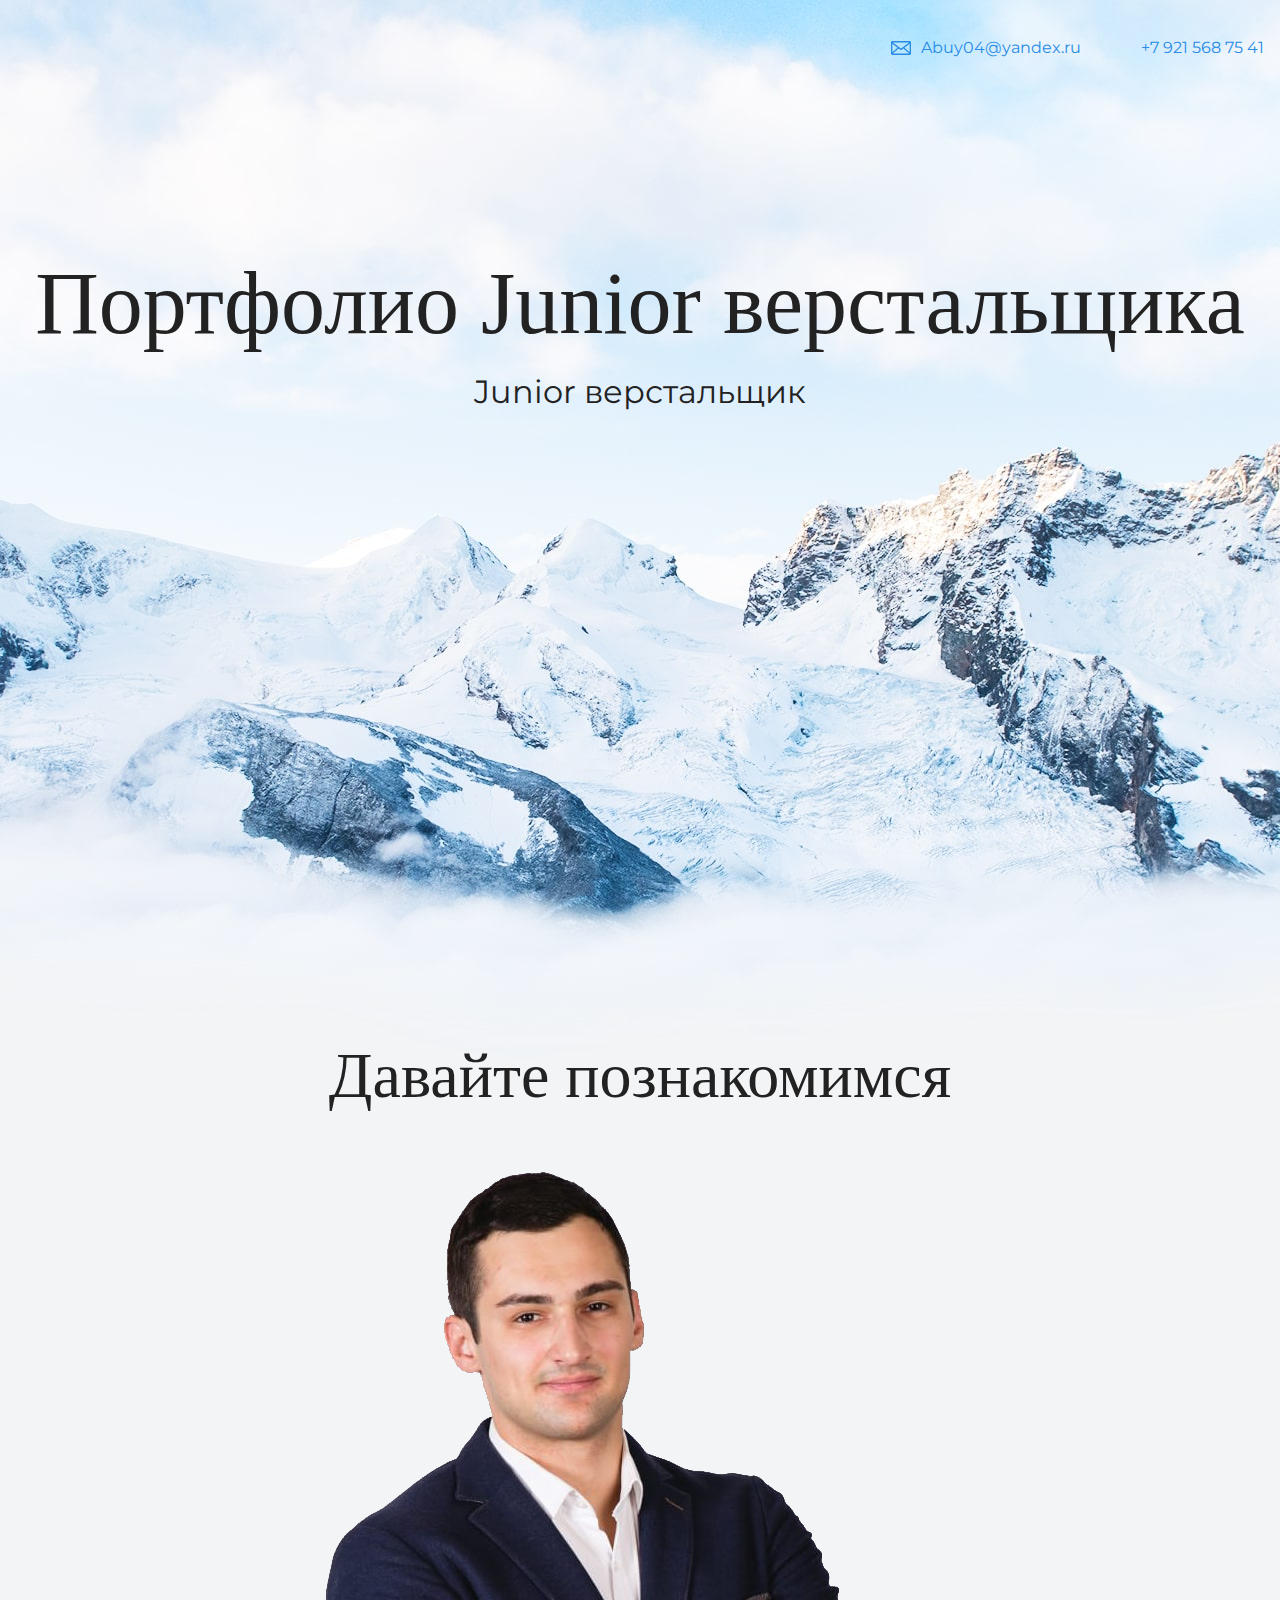
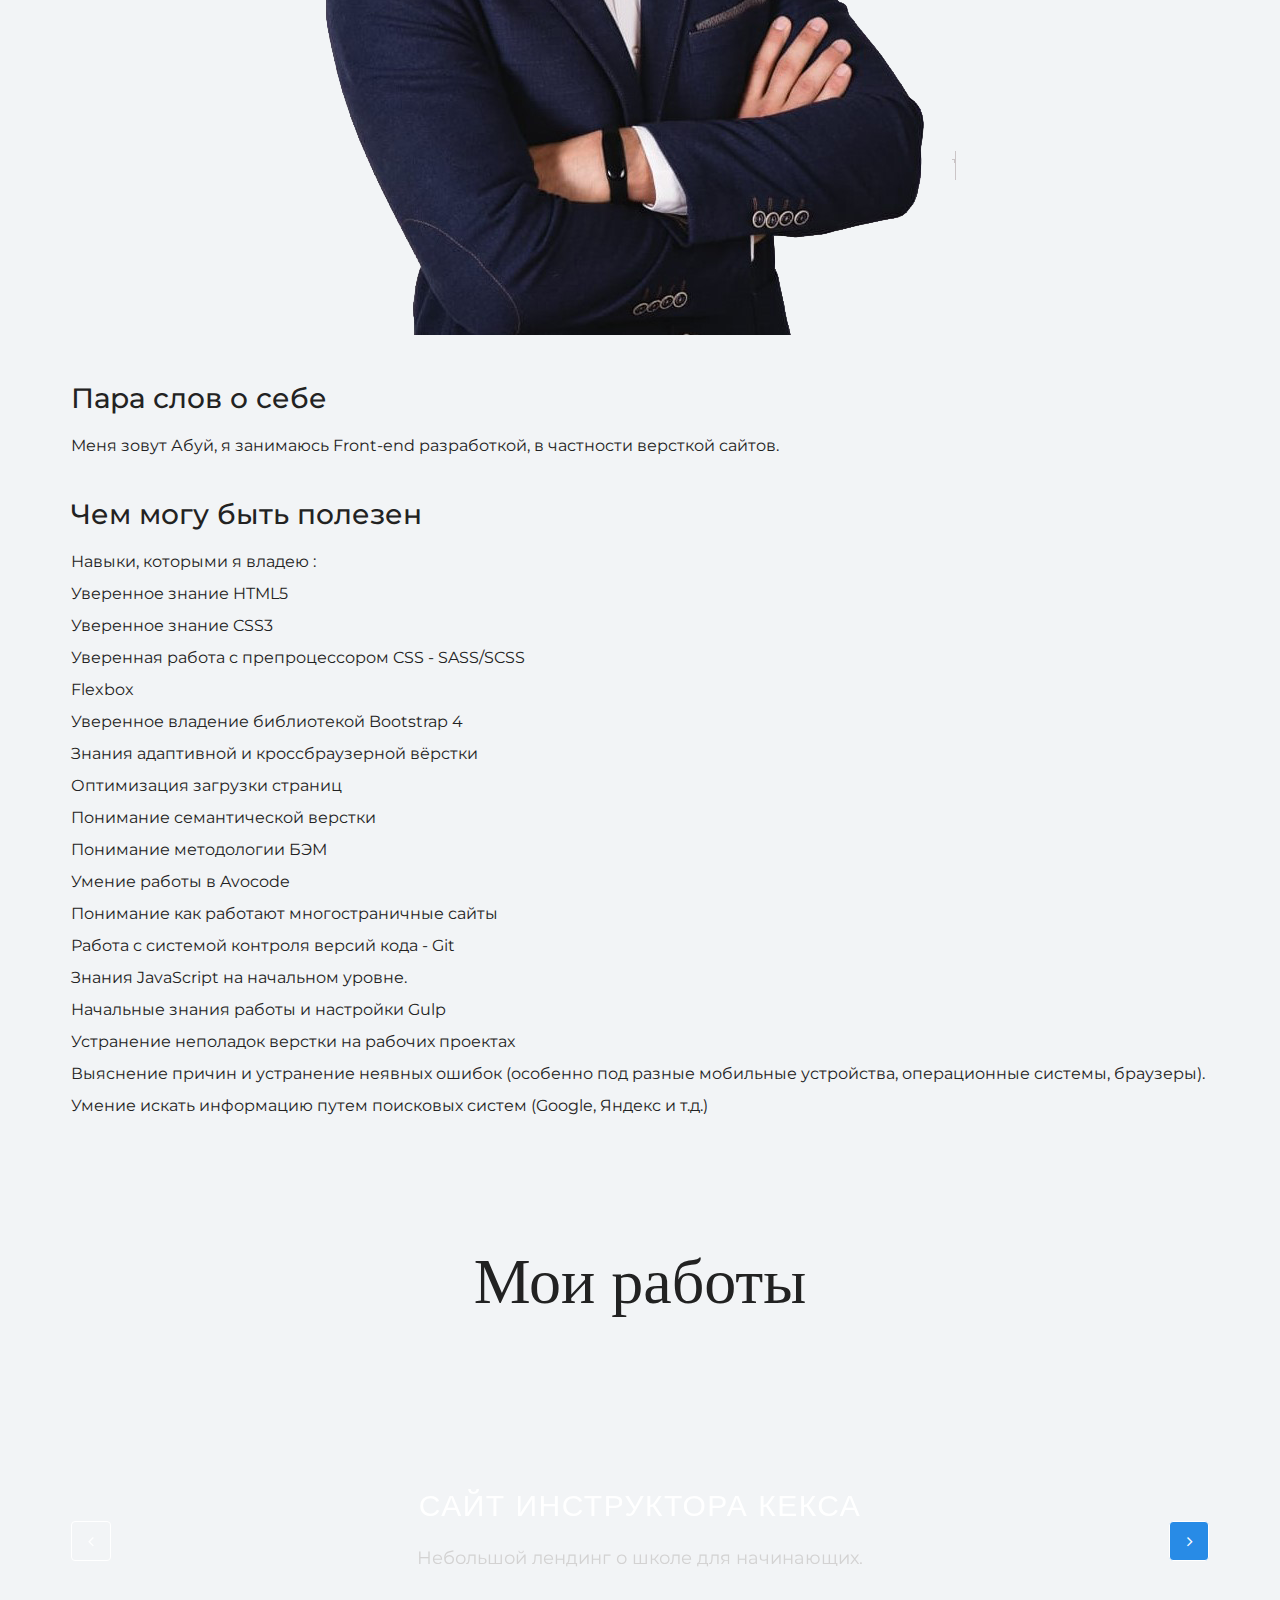
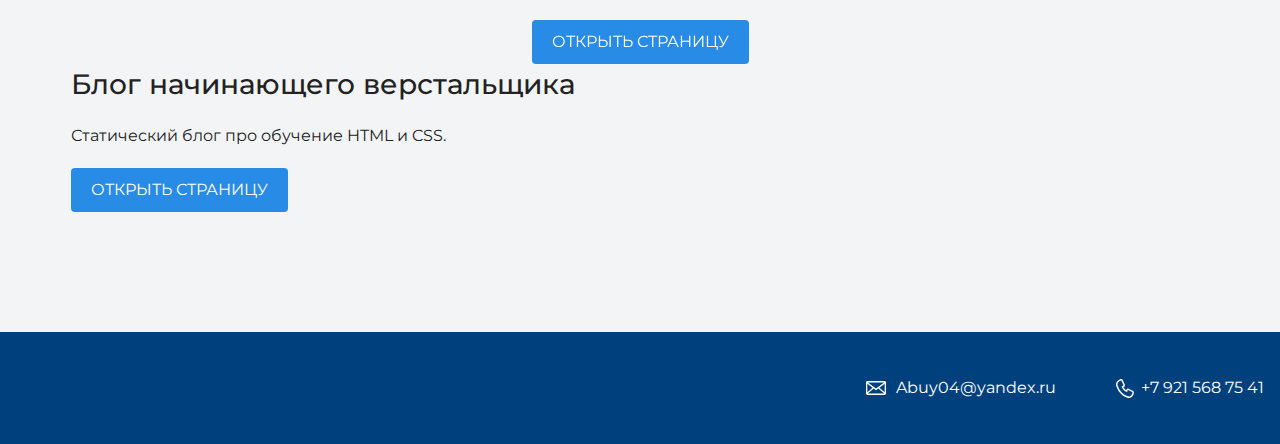
==== index.html @ 689f8caf "as" ====
<!DOCTYPE html>
<html lang="ru">
  <head>
    <meta charset="UTF-8">
    <link href="https://fonts.googleapis.com/css?family=Montserrat:400,500,700|Old+Standard+TT&display=swap&subset=cyrillic" rel="stylesheet">
    <link rel="stylesheet" href="css/normalize.css">
  <link rel="stylesheet" href="css/fonts.css">
  <link rel="stylesheet" href="css/slick.css">
  <link rel="stylesheet" href="css/jquery.formstyler.css">
  <link rel="stylesheet" href="style.css">
    <title>Портфолио Junior верстальщика</title>
  </head>

  <body>
    <header class="page-header">
  <div class="container">
    <a class="header-email" href="mailto:Abuy004@yandex.ru">Abuy04@yandex.ru</a>
    <a ckass="header-phone" href="tel:+79215687541">+7 921 568 75 41</a>
  </div>
</header>

    <section class="hero-image">
      <div class="container">
      <h1 class="heading">Портфолио Junior верстальщика</h1>
      <p>Junior верстальщик</p>
    </div>
    </section>

    <section class="intro">
      <div class="container">
      <h2 class="subheading">Давайте познакомимся</h2>
      <figure class="user-image">
        <img src="files/abuy.png"  alt="Фотография Неопознанного Енота">
      </figure>
      <h3>Пара слов о себе</h3>
      <p>Меня зовут Абуй, я занимаюсь Front-end разработкой, в частности версткой сайтов.</p>
      <h3>Чем могу быть полезен</h3>
      <ul>
        Навыки, которыми я владею :
        <li>Уверенное знание HTML5</li>
        <li>Уверенное знание CSS3</li>
        <li>Уверенная работа с препроцессором CSS - SASS/SCSS</li>
        <li>Flexbox</li>
        <li>Уверенное владение библиотекой Bootstrap 4</li>
        <li>Знания адаптивной и кроссбраузерной вёрстки</li>
        <li>Оптимизация загрузки страниц</li>
        <li>Понимание семантической верстки</li>
        <li>Понимание методологии БЭМ</li>
        <li>Умение работы в Avocode</li>
        <li>Понимание как работают многостраничные сайты</li>
        <li>Работа с системой контроля версий кода - Git</li>
        <li>Знания JavaScript на начальном уровне.</li>
        <li>Начальные знания работы и настройки Gulp</li>
        <li>Устранение неполадок верстки на рабочих проектах</li>
        <li>Выяснение причин и устранение неявных ошибок (особенно под разные мобильные устройства, операционные системы, браузеры).</li>
        <li>Умение искать информацию путем поисковых систем (Google, Яндекс и т.д.)</li>
      </ul>
    </div>
    </section>

    <section class="portfolio">
      <div class="container">
      <h2 class="subheading">Мои работы</h2>
        <div class="slider__inner">
        <div class="slider__item">
          <div class="slider__item-content">
            <div class="slider__title">
              Сайт инструктора Кекса
            </div>
            <div class="slider__text">
              Небольшой лендинг о школе для начинающих.
            </div>
           <a target="_blank" class="button" href="source/project/index.html">Открыть страницу</a>
          </div>
        </div>
         <div class="slider__item">
          <div class="slider__item-content">
            <div class="slider__title">
              LOGOTYPE
            </div>
            <div class="slider__text">
              КОМПЛЕКСНОЕ ЗАКРЫТИЕ ПРЕДПРИЯТИЯ
            </div>
          <a target="_blank" class="button" href="source/new/index.html">Открыть страницу</a>
          </div>
        </div>
             <div class="slider__item">
          <div class="slider__item-content">
            <div class="slider__title">
              Timber House
            </div>
            <div class="slider__text">
              Дома из бруса под ключ
            </div>
           <a target="_blank" class="button" href="source/timber house/index.html">Открыть страницу</a>
          </div>
        </div>
      </div>
      <h3>Блог начинающего верстальщика</h3>
      <p>Статический блог про обучение HTML и CSS.</p>
      <a target="_blank" class="button" href="project/index.html">Открыть страницу</a>
    </div>
    </section>

    <footer class="page-footer">
  <div class="container">
    <a class="footer-email" href="mailto:Abuy004@yandex.ru">Abuy04@yandex.ru</a>
    <a class="footer-phone" href="tel:+79215687541">+7 921 568 75 41</a>
  </div>
</footer>


<script src="https://ajax.googleapis.com/ajax/libs/jquery/3.3.1/jquery.min.js"></script>
<script src="js/slick.min.js"></script>
<script src="js/jquery.formstyler.min.js"></script>
<script src="js/main.js"></script>

  </body>
</html>
---- css/fonts.css ----
@font-face {
  font-family: 'icomoon';
  src:  url('../fonts/icomoon.eot?wfq3mh');
  src:  url('../fonts/icomoon.eot?wfq3mh#iefix') format('embedded-opentype'),
    url('../fonts/icomoon.ttf?wfq3mh') format('truetype'),
    url('../fonts/icomoon.woff?wfq3mh') format('woff'),
    url('../fonts/icomoon.svg?wfq3mh#icomoon') format('svg');
  font-weight: normal;
  font-style: normal;
  font-display: block;
}

[class^="icon-"], [class*=" icon-"] {
  /* use !important to prevent issues with browser extensions that change fonts */
  font-family: 'icomoon' !important;
  speak: never;
  font-style: normal;
  font-weight: normal;
  font-variant: normal;
  text-transform: none;
  line-height: 1;

  /* Better Font Rendering =========== */
  -webkit-font-smoothing: antialiased;
  -moz-osx-font-smoothing: grayscale;
}

.icon-envelope-o:before {
  content: "\f003";
}
.icon-check:before {
  content: "\f00c";
}
.icon-map-marker:before {
  content: "\f041";
}
.icon-phone:before {
  content: "\f095";
}
.icon-briefcase:before {
  content: "\f0b1";
}
.icon-bars:before {
  content: "\f0c9";
}
.icon-navicon:before {
  content: "\f0c9";
}
.icon-reorder:before {
  content: "\f0c9";
}
.icon-angle-left:before {
  content: "\f104";
}
.icon-angle-right:before {
  content: "\f105";
}
.icon-quote-right:before {
  content: "\f10e";
}
---- style.css ----
*{
  box-sizing: border-box;
}
a{
  text-decoration: none;
  display: inline-block;
}
ul,
li{
  list-style: none;
  margin: 0;
  padding: 0;
}
body {
  margin: 0;
  min-width: 960px;
  font-family: "Montserrat", "Helvetica", "Arial", sans-serif;
  font-size: 16px;
  line-height: 32px;
  color: #222222;
  background-color: #f2f4f6;
  background-image: url("img/hero-bg.jpg");
  background-repeat: no-repeat;
  background-position: top center;
}

.container{
  max-width: 1170px;
  margin: 0 auto;
  padding: 0 16px; 
}

.page-header {
  margin: 0 0 160px;
  padding: 32px 0 32px;
}

.page-header .container,
.page-footer .container {
  max-width: 1408px;
  text-align: right;
}

.page-header a {
  margin-left: 56px;
  color: #288be6;
  text-decoration: none;
  background-repeat: no-repeat;
  background-position: left;
}

.header-email {
  padding-left: 30px;
  background-image: url("img/icon-email-header.svg");
}

.header-phone {
  padding-left: 25px;
  background-image: url("img/icon-phone-header.svg");
}

.hero-image {
  margin-bottom: 620px;
}

.hero-image .container {
  max-width: 1408px;
  text-align: center;
}

.heading {
  margin: 0 0 16px;
  font-family: "Old Standard TT", "Times", "Times New Roman", serif;
  font-size: 88px;
  line-height: 96px;
  font-weight: 400;
}

.hero-image p {
  margin: 0;
  font-size: 32px;
  line-height: 48px;
}

.intro {
  margin: 0 0 120px;
}

.subheading {
  margin: 0 0 56px;
  font-family: "Old Standard TT", "Times", "Times New Roman", serif;
  font-size: 64px;
  line-height: 80px;
  font-weight: 400;
  text-align: center;
}


.user-image {
  margin: 0 0 32px;
  text-align: center;
}

.intro h3,
.portfolio h3 {
  margin: 0 0 12px;
  font-size: 28px;
  line-height: 40px;
  font-weight: 500;
}

.intro p {
  margin: 0 0 32px;
}

.skills-list {
  margin: 0;
  padding: 0;
}

.skills-list dt {
  padding-left: 32px;
  background-repeat: no-repeat;
  background-position: left;
}

.skill-html {
  background-image: url("img/icon-html.svg");
}

.skill-css {
  background-image: url("img/icon-css.svg");
}

.level {
  margin: 4px 0 16px;
  padding: 0;
  height: 14px;
  font-size: 0;
  background-color: #ffffff;
  border: 1px solid #86c3fa;
  border-radius: 8px;
}

.level div {
  margin: 1px;
  height: 12px;
  background-color: #288be6;
  border-radius: 6px;
}

.portfolio {
  margin: 0 0 120px;
}

.slider__item-content{
  text-align: center;
  padding-top: 110px;
  max-width: 665px;
  margin: 0 auto;
}
.slider__title{
  text-transform: uppercase;
  font-size: 30px;
  line-height: 36px;
  color: #fff;
  font-weight: 500;
  letter-spacing: 1.5px;
  margin-bottom: 22px;
  font-family: 'Roboto', sans-serif;
}
.slider__text{
  line-height: 24px;
  font-size: 18px;
  color: #d3d2d2;
  margin-bottom: 50px;  
}
.default-btn{
  display: inline-block;
  font-size: 14px;
  line-height: 24px;
  color: black;
  font-weight: 500;
  font-family: 'Roboto', sans-serif;
  padding: 8px 30px 8px 24px;
  border: 1px solid #ffc222;
  border-right-width: 20px;
  position: relative;
  z-index: 2;
  outline: none;
}
.default-btn:after{
  content: "\f105";
  font-family: 'icomoon';
  position: absolute;
  top: 50%;
  transform: translateY(-50%);
  right: -12px;
}
.slider__inner{
  background-repeat: no-repeat;
  background-size: cover;
  background-position: center;
  min-height: 200px;
  position:relative;
  background-image:url(../my-site/source/new/img/slider-fon.jpg);
}
.slick-btn{
  position: absolute;
  top: 50%;
  z-index: 3;
  width: 40px;
  height: 40px;
  border: 1px solid #fff;

  cursor: pointer;
  outline: none;
  background-color: #288be6;
    border-radius: 4px;
}
.slick-btn.slick-disabled{
  cursor: default;
  background-color: transparent;
}
.slick-btn:before{
  position: absolute;
  top: 50%;
  left: 50%;
  transform: translate(-50%, -50%);
  font-family: 'icomoon';
  color: #fff;
}
.slick-next:before{
  content: "\f105";
}
.slick-prev:before{
  content: "\f104";
}
.slick-next{
  right: 0;
}
.slick-prev{
  left: 0;
}

.button {
  padding: 6px 20px;
  display: inline-block;
  vertical-align: baseline;
  text-decoration: none;
  text-transform: uppercase;
  border-radius: 4px;
  background-color: #288be6;
  color: #ffffff;
}

.page-footer {
  padding: 40px 0;
  background-color: #00417d;
  color: #ffffff;
}

.page-footer a {
  margin-left: 56px;
  color: inherit;
  text-decoration: none;
  background-repeat: no-repeat;
  background-position: left;
}

.footer-email {
  padding-left: 30px;
  background-image: url("img/icon-email-footer.svg");
}

.footer-phone {
  padding-left: 25px;
  background-image: url("img/icon-phone-footer.svg");
}
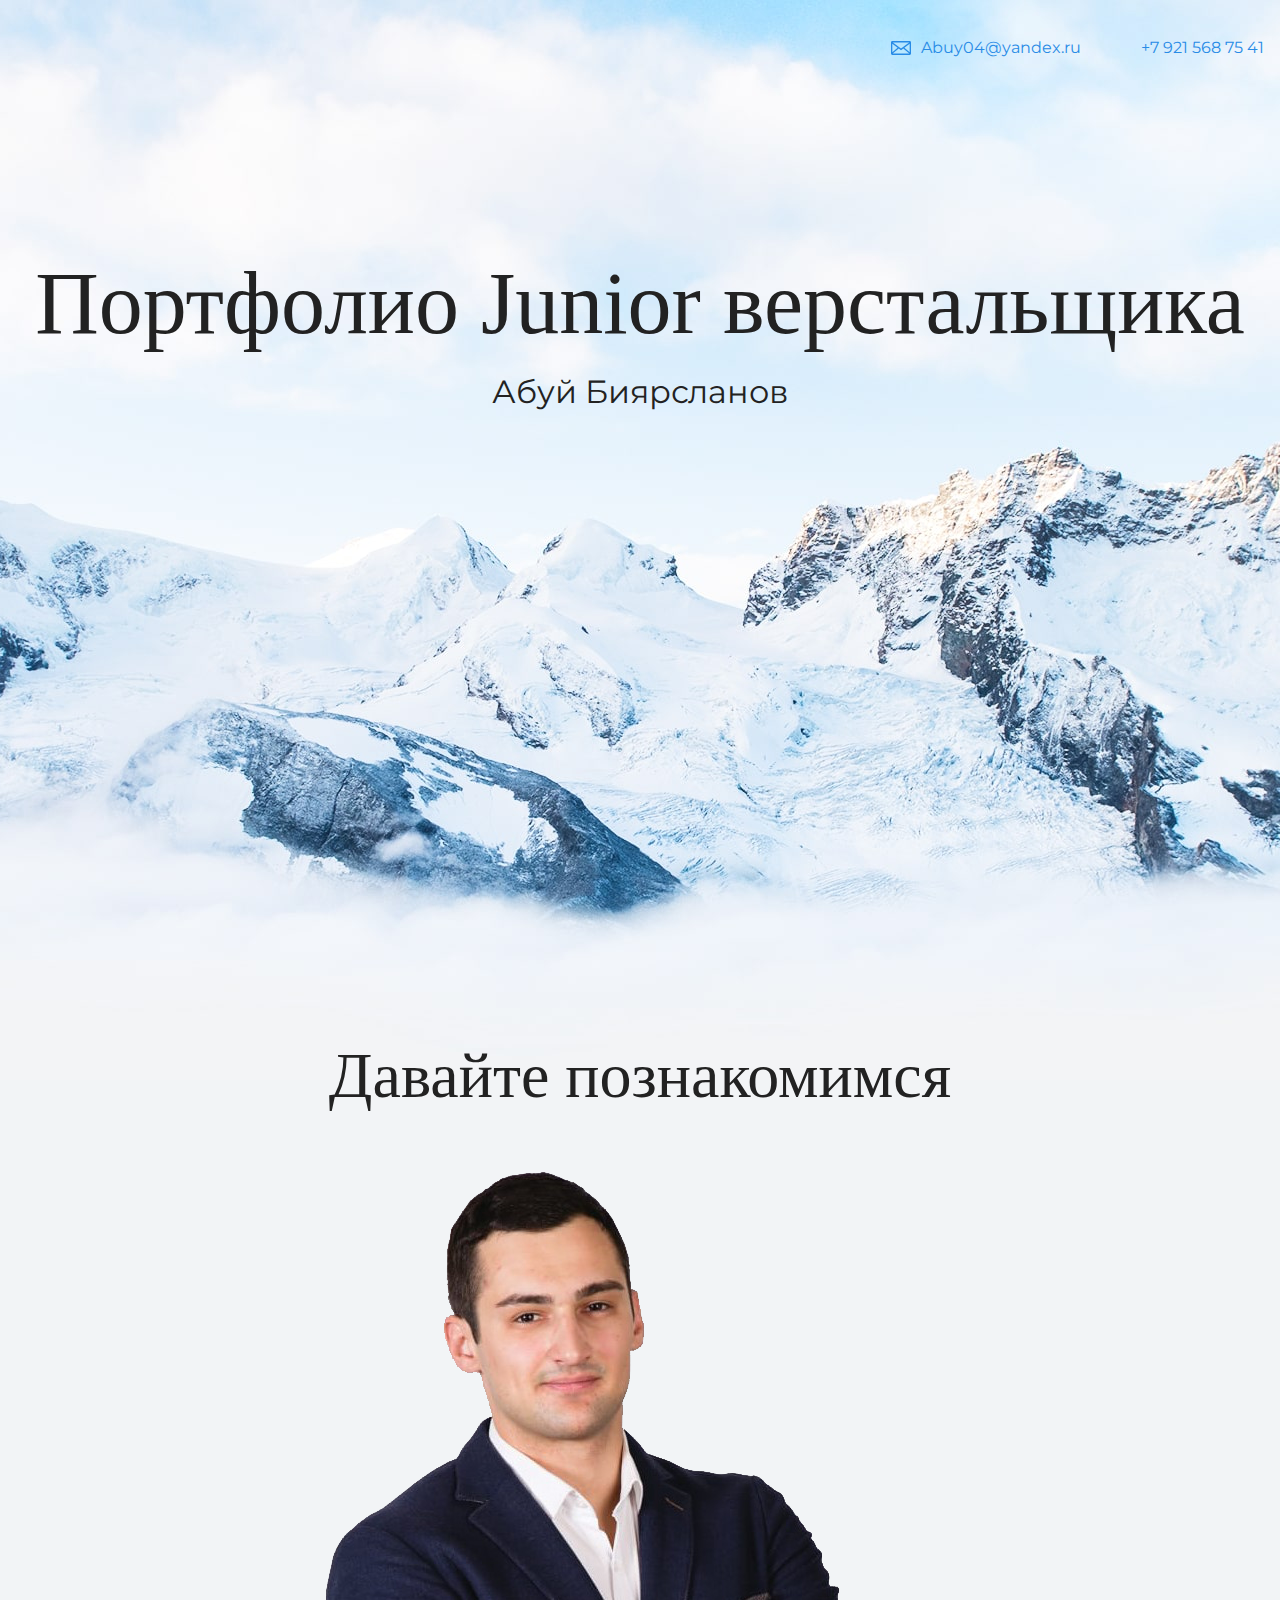
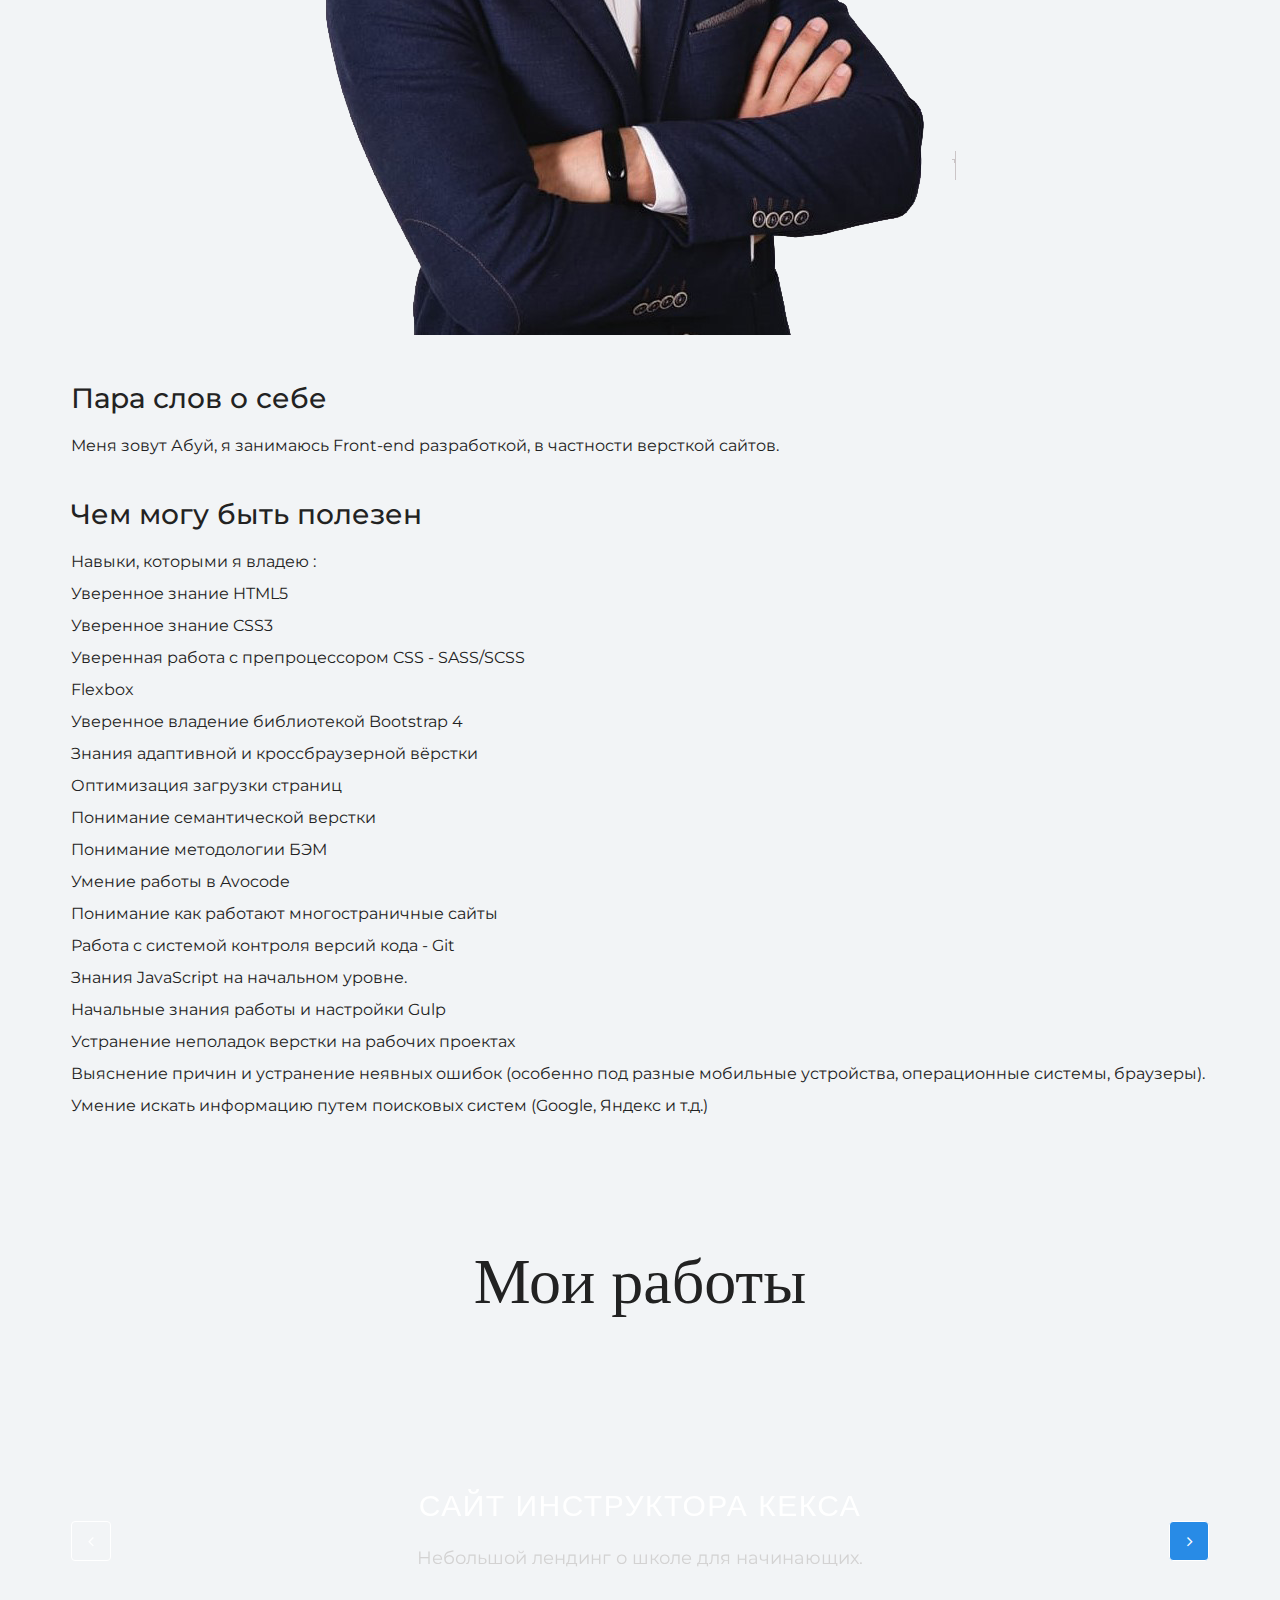
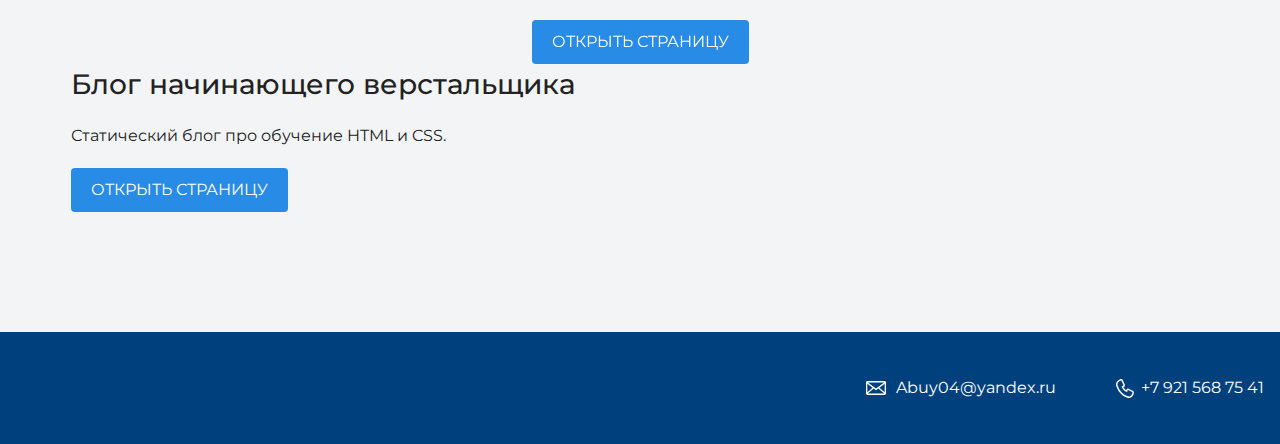
==== commit 8c2cb73c: "1" ====
--- a/index.html
+++ b/index.html
@@ -22,7 +22,7 @@
     <section class="hero-image">
       <div class="container">
       <h1 class="heading">Портфолио Junior верстальщика</h1>
-      <p>Junior верстальщик</p>
+      <p>Абуй Биярсланов</p>
     </div>
     </section>
 
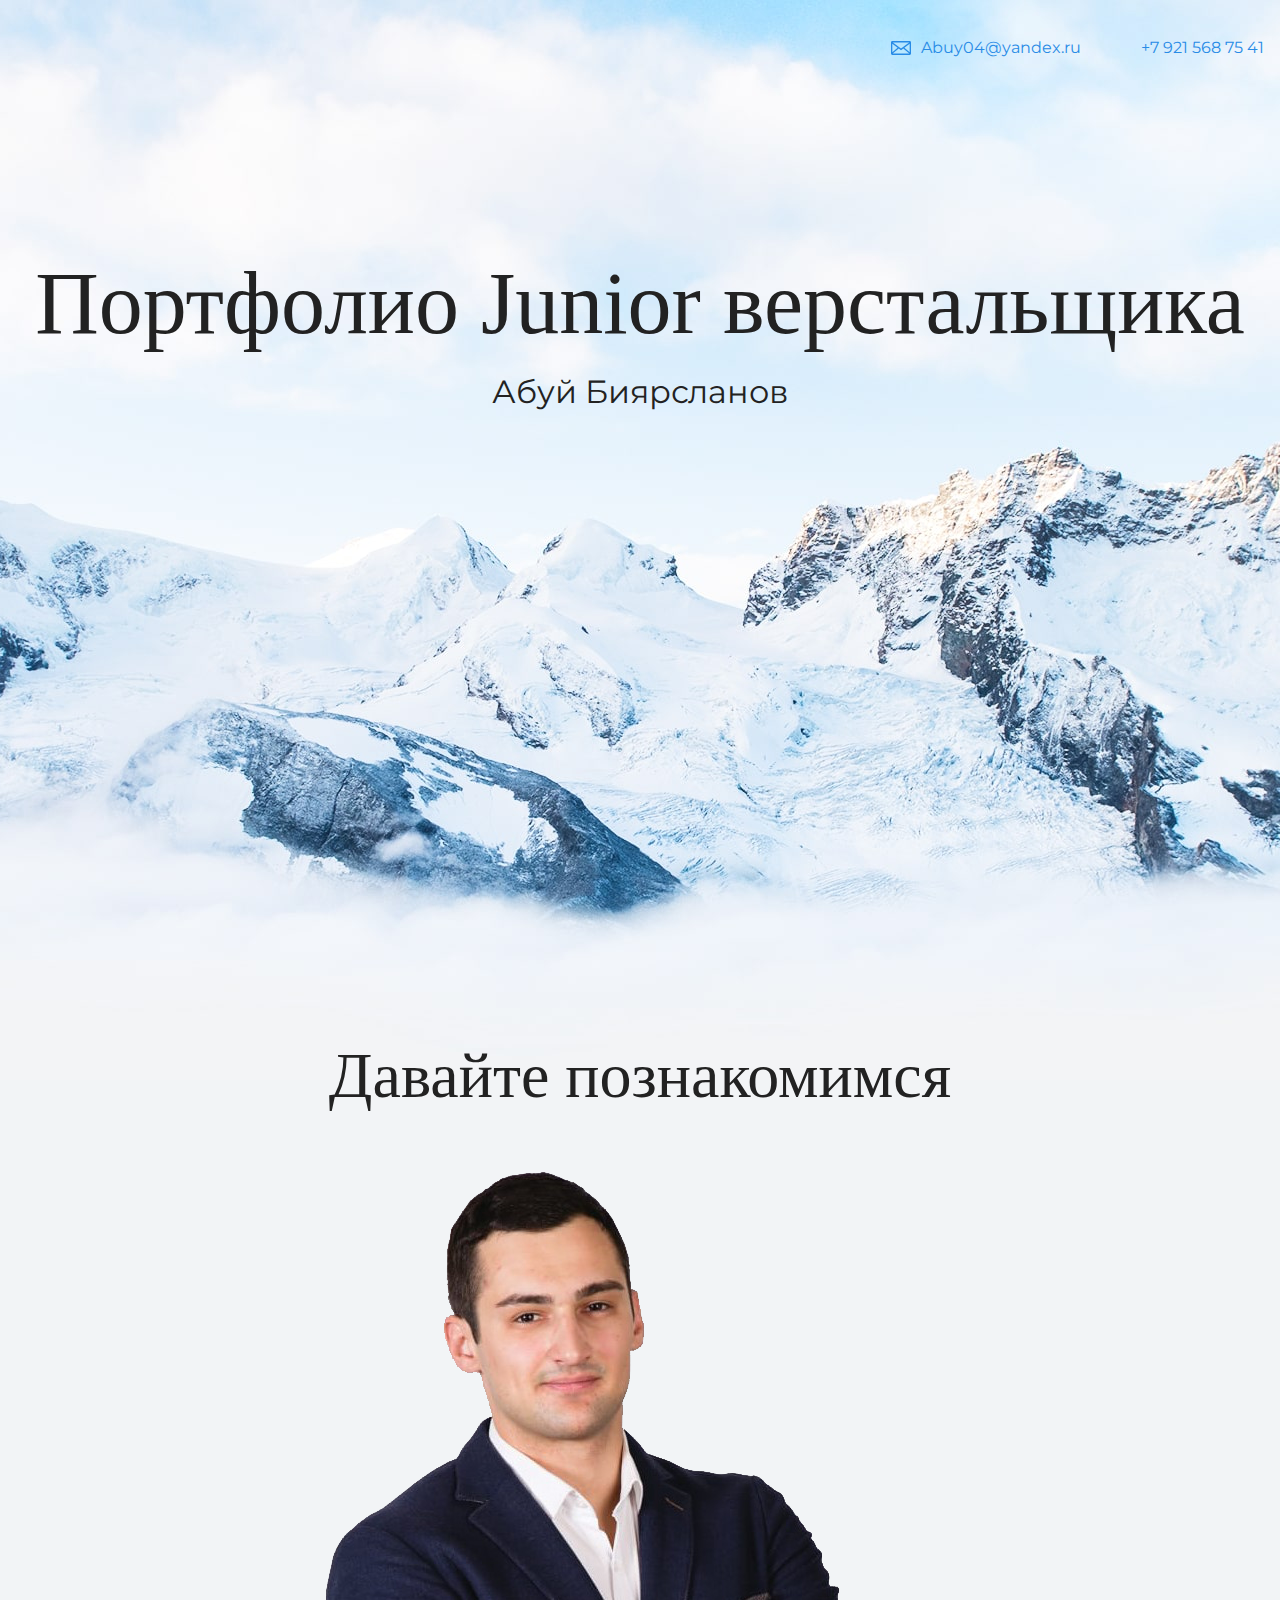
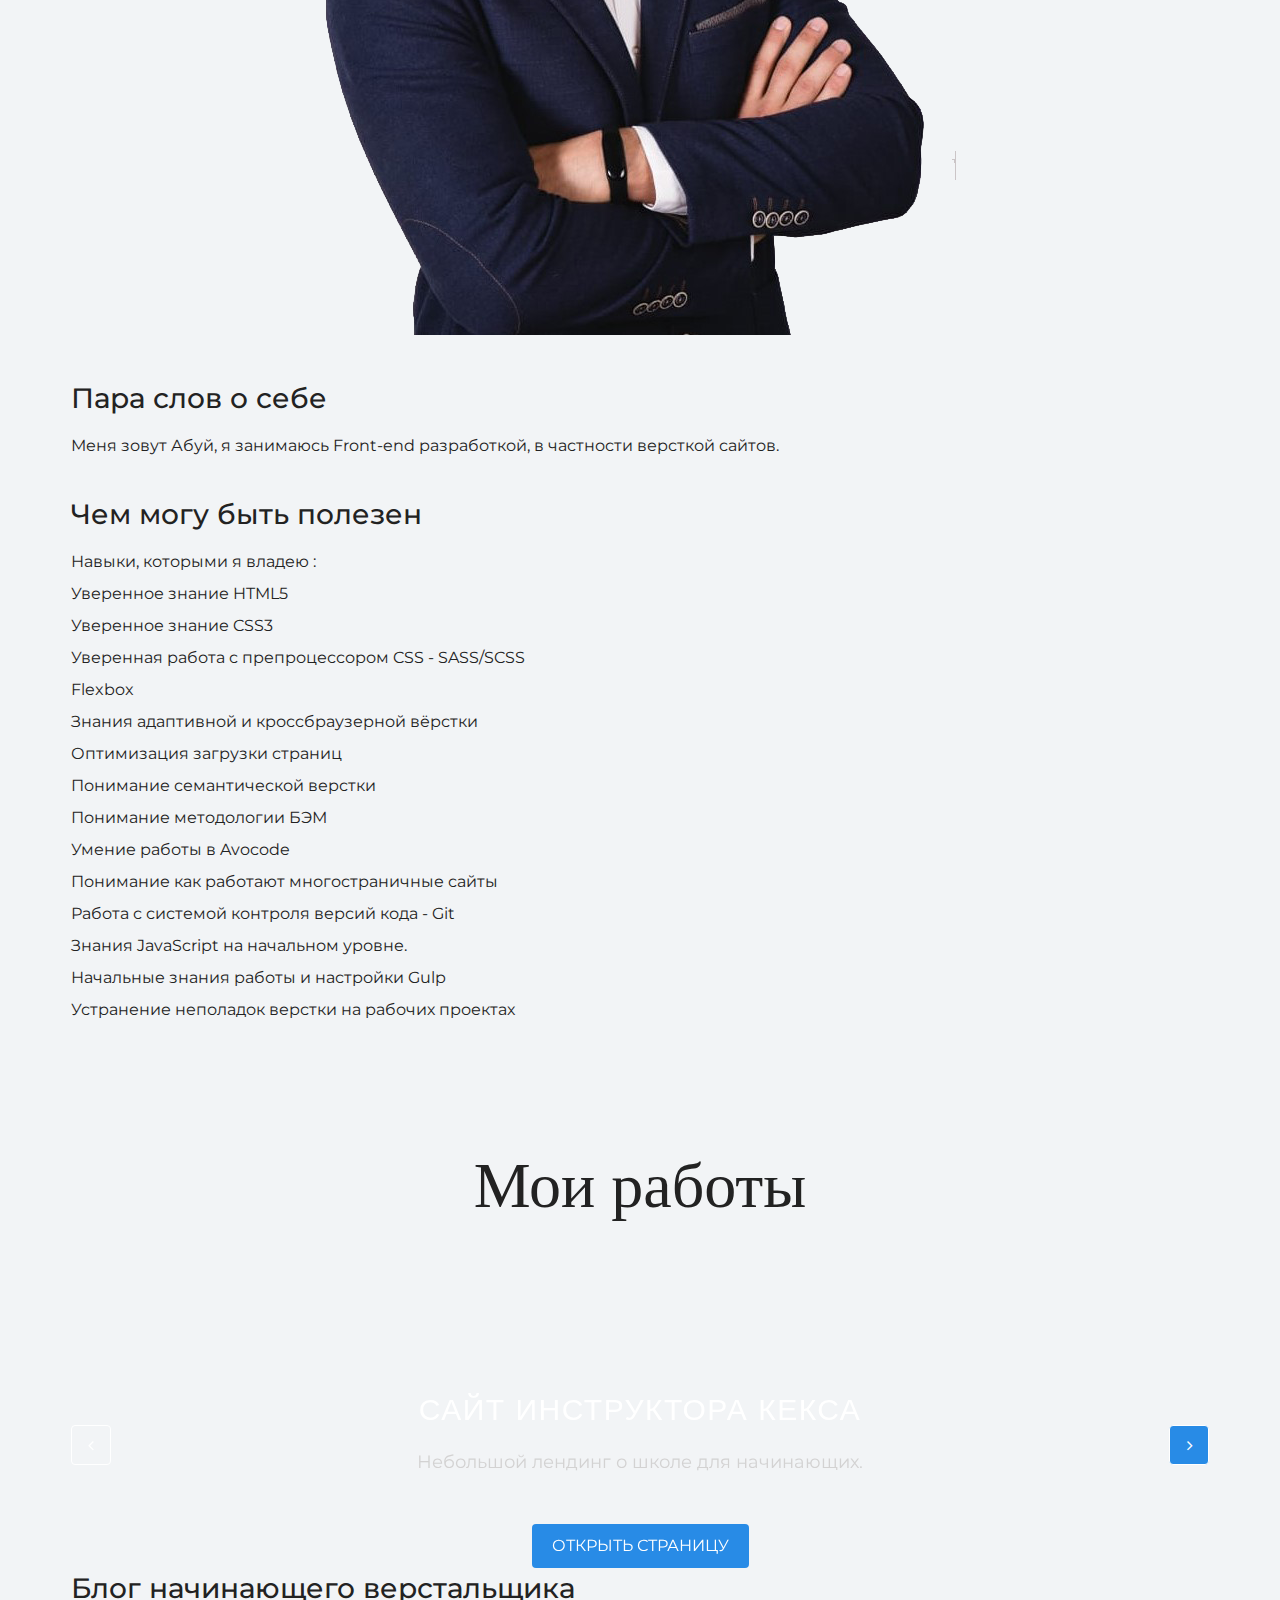
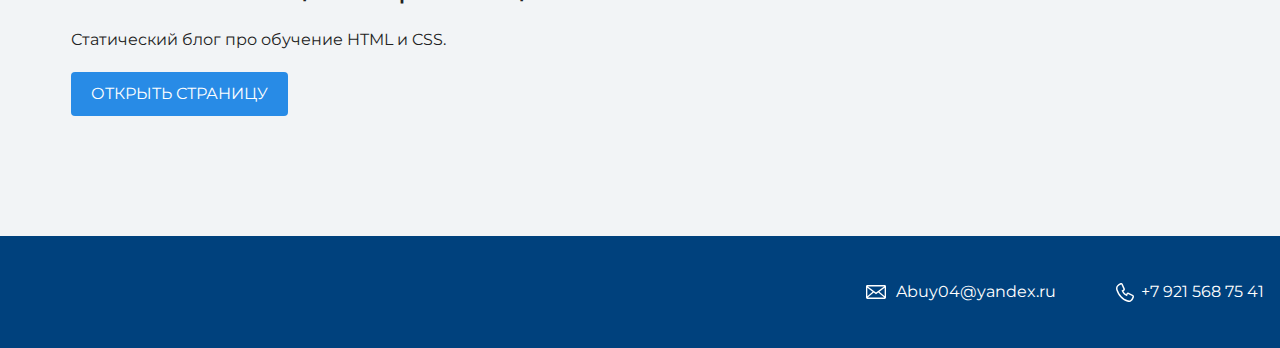
==== commit ca4d7245: "у" ====
--- a/index.html
+++ b/index.html
@@ -41,19 +41,16 @@
         <li>Уверенное знание CSS3</li>
         <li>Уверенная работа с препроцессором CSS - SASS/SCSS</li>
         <li>Flexbox</li>
-        <li>Уверенное владение библиотекой Bootstrap 4</li>
-        <li>Знания адаптивной и кроссбраузерной вёрстки</li>
-        <li>Оптимизация загрузки страниц</li>
-        <li>Понимание семантической верстки</li>
-        <li>Понимание методологии БЭМ</li>
-        <li>Умение работы в Avocode</li>
-        <li>Понимание как работают многостраничные сайты</li>
-        <li>Работа с системой контроля версий кода - Git</li>
-        <li>Знания JavaScript на начальном уровне.</li>
-        <li>Начальные знания работы и настройки Gulp</li>
-        <li>Устранение неполадок верстки на рабочих проектах</li>
-        <li>Выяснение причин и устранение неявных ошибок (особенно под разные мобильные устройства, операционные системы, браузеры).</li>
-        <li>Умение искать информацию путем поисковых систем (Google, Яндекс и т.д.)</li>
+        <li>Знания адаптивной и кроссбраузерной вёрстки </li>
+        <li>Оптимизация загрузки страниц </li>
+        <li>Понимание семантической верстки </li>
+        <li>Понимание методологии БЭМ </li>
+        <li>Умение работы в Avocode </li>
+        <li>Понимание как работают многостраничные сайты </li>
+        <li>Работа с системой контроля версий кода - Git </li>
+        <li>Знания JavaScript на начальном уровне. </li>
+        <li>Начальные знания работы и настройки Gulp </li>
+        <li> Устранение неполадок верстки на рабочих проектах </li>
       </ul>
     </div>
     </section>
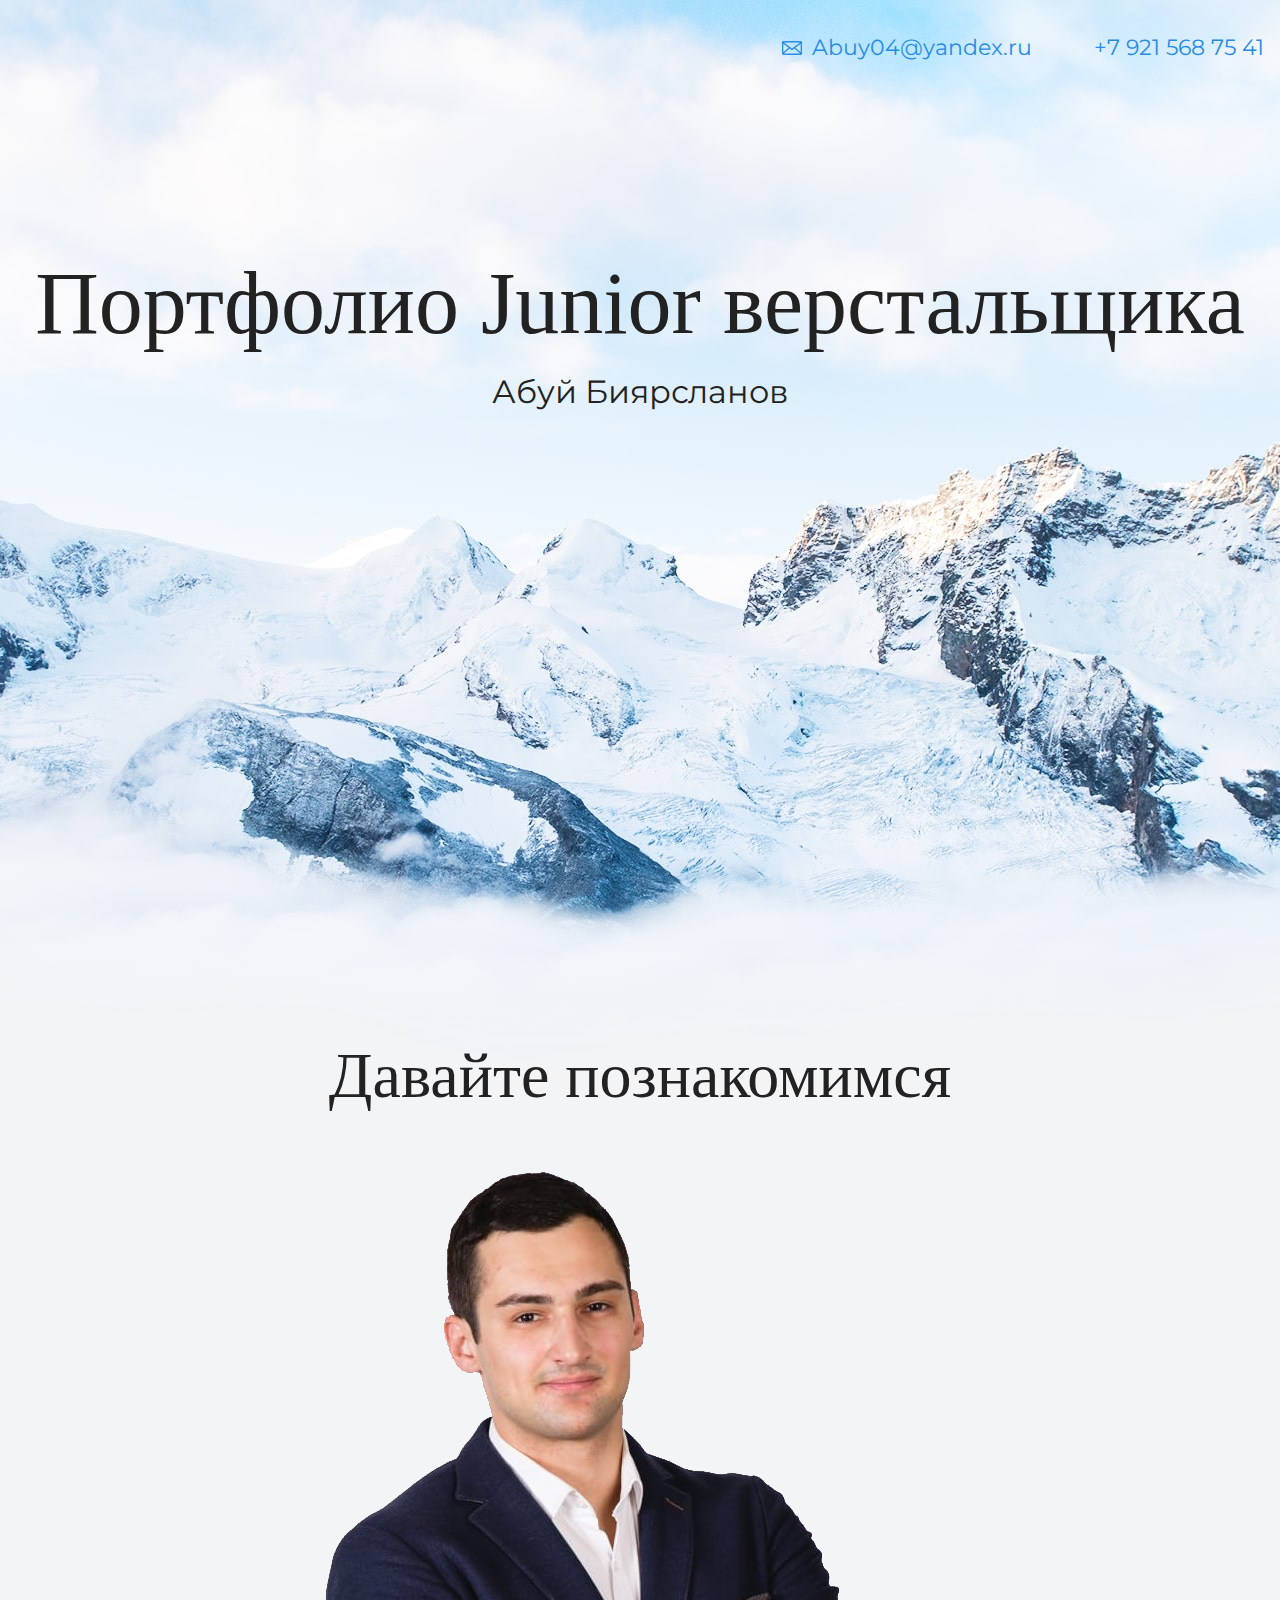
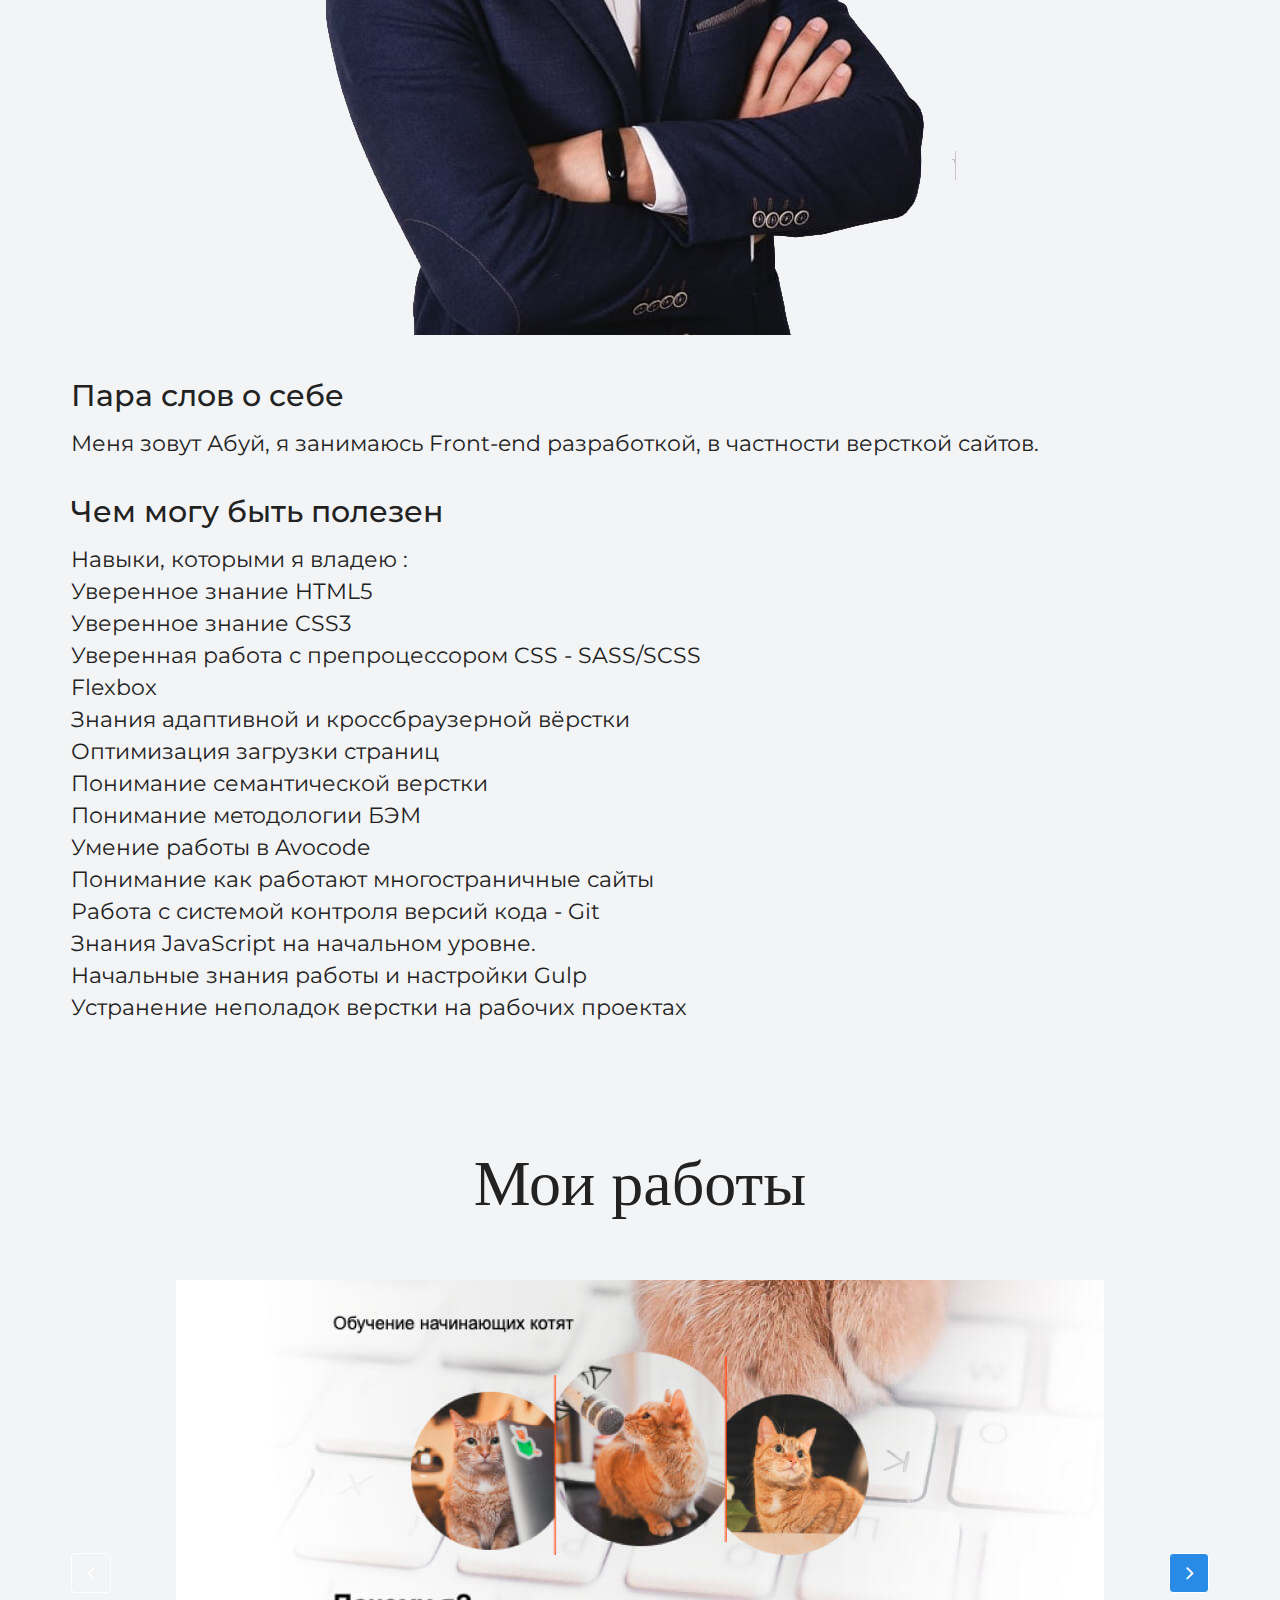
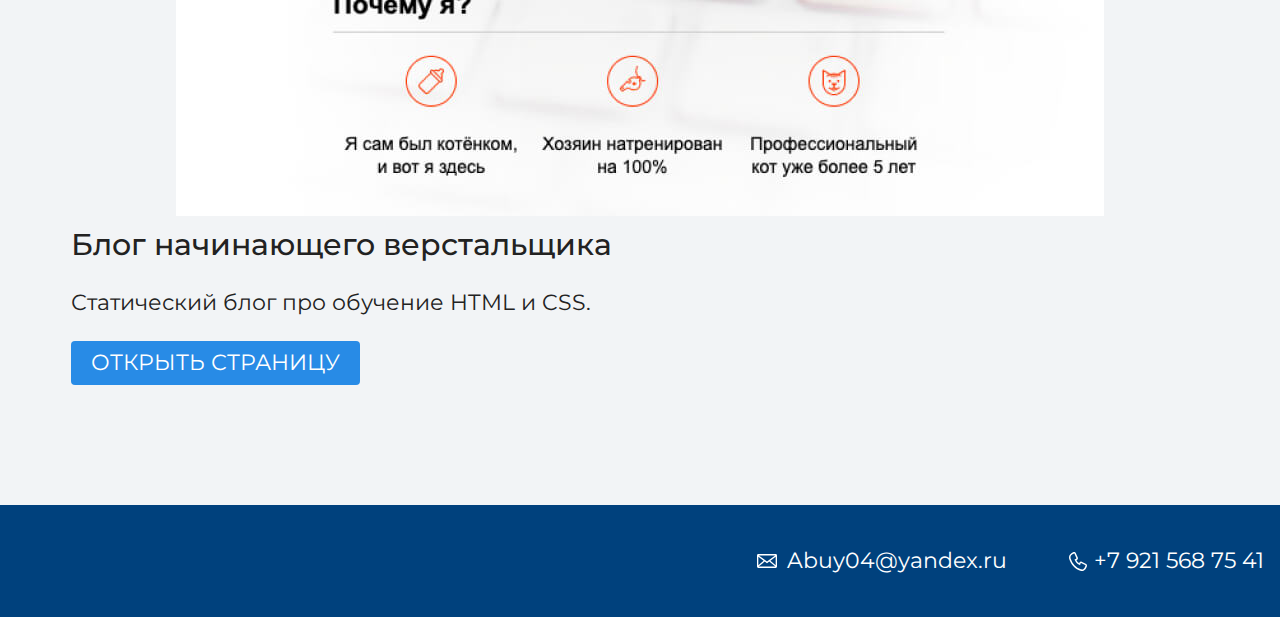
==== commit 50589ddd: "ffff" ====
--- a/index.html
+++ b/index.html
@@ -54,42 +54,25 @@
       </ul>
     </div>
     </section>
-
+    
     <section class="portfolio">
       <div class="container">
       <h2 class="subheading">Мои работы</h2>
         <div class="slider__inner">
         <div class="slider__item">
           <div class="slider__item-content">
-            <div class="slider__title">
-              Сайт инструктора Кекса
-            </div>
-            <div class="slider__text">
-              Небольшой лендинг о школе для начинающих.
-            </div>
-           <a target="_blank" class="button" href="source/project/index.html">Открыть страницу</a>
+           <a target="_blank" href="source/project/index.html">
+            <img src="files/project.jpg" alt="keeeeeks"></a>
           </div>
         </div>
          <div class="slider__item">
           <div class="slider__item-content">
-            <div class="slider__title">
-              LOGOTYPE
-            </div>
-            <div class="slider__text">
-              КОМПЛЕКСНОЕ ЗАКРЫТИЕ ПРЕДПРИЯТИЯ
-            </div>
-          <a target="_blank" class="button" href="source/new/index.html">Открыть страницу</a>
+          <a target="_blank"  href="source/new/index.html"><img src="files/logo.jpg" alt=""></a>
           </div>
         </div>
              <div class="slider__item">
           <div class="slider__item-content">
-            <div class="slider__title">
-              Timber House
-            </div>
-            <div class="slider__text">
-              Дома из бруса под ключ
-            </div>
-           <a target="_blank" class="button" href="source/timber house/index.html">Открыть страницу</a>
+           <a target="_blank"  href="source/timber house/index.html"><img src="files/timber.jpg" alt=""></a>
           </div>
         </div>
       </div>
--- a/style.css
+++ b/style.css
@@ -15,7 +15,7 @@
   margin: 0;
   min-width: 960px;
   font-family: "Montserrat", "Helvetica", "Arial", sans-serif;
-  font-size: 16px;
+  font-size: 22px;
   line-height: 32px;
   color: #222222;
   background-color: #f2f4f6;
@@ -29,6 +29,7 @@
   margin: 0 auto;
   padding: 0 16px; 
 }
+
 
 .page-header {
   margin: 0 0 160px;
@@ -104,7 +105,7 @@
 .intro h3,
 .portfolio h3 {
   margin: 0 0 12px;
-  font-size: 28px;
+  font-size: 30px;
   line-height: 40px;
   font-weight: 500;
 }
@@ -153,11 +154,14 @@
   margin: 0 0 120px;
 }
 
-.slider__item-content{
-  text-align: center;
-  padding-top: 110px;
-  max-width: 665px;
-  margin: 0 auto;
+  .slider__item-content{
+    text-align: center;
+    padding-bottom: 0px;
+    max-width: 100%;
+    margin: 0 auto;
+}
+.slider__item-content img{
+  width: 100%;
 }
 .slider__title{
   text-transform: uppercase;
@@ -201,9 +205,8 @@
   background-repeat: no-repeat;
   background-size: cover;
   background-position: center;
-  min-height: 200px;
+  max-height: 100%;
   position:relative;
-  background-image:url(../my-site/source/new/img/slider-fon.jpg);
 }
 .slick-btn{
   position: absolute;
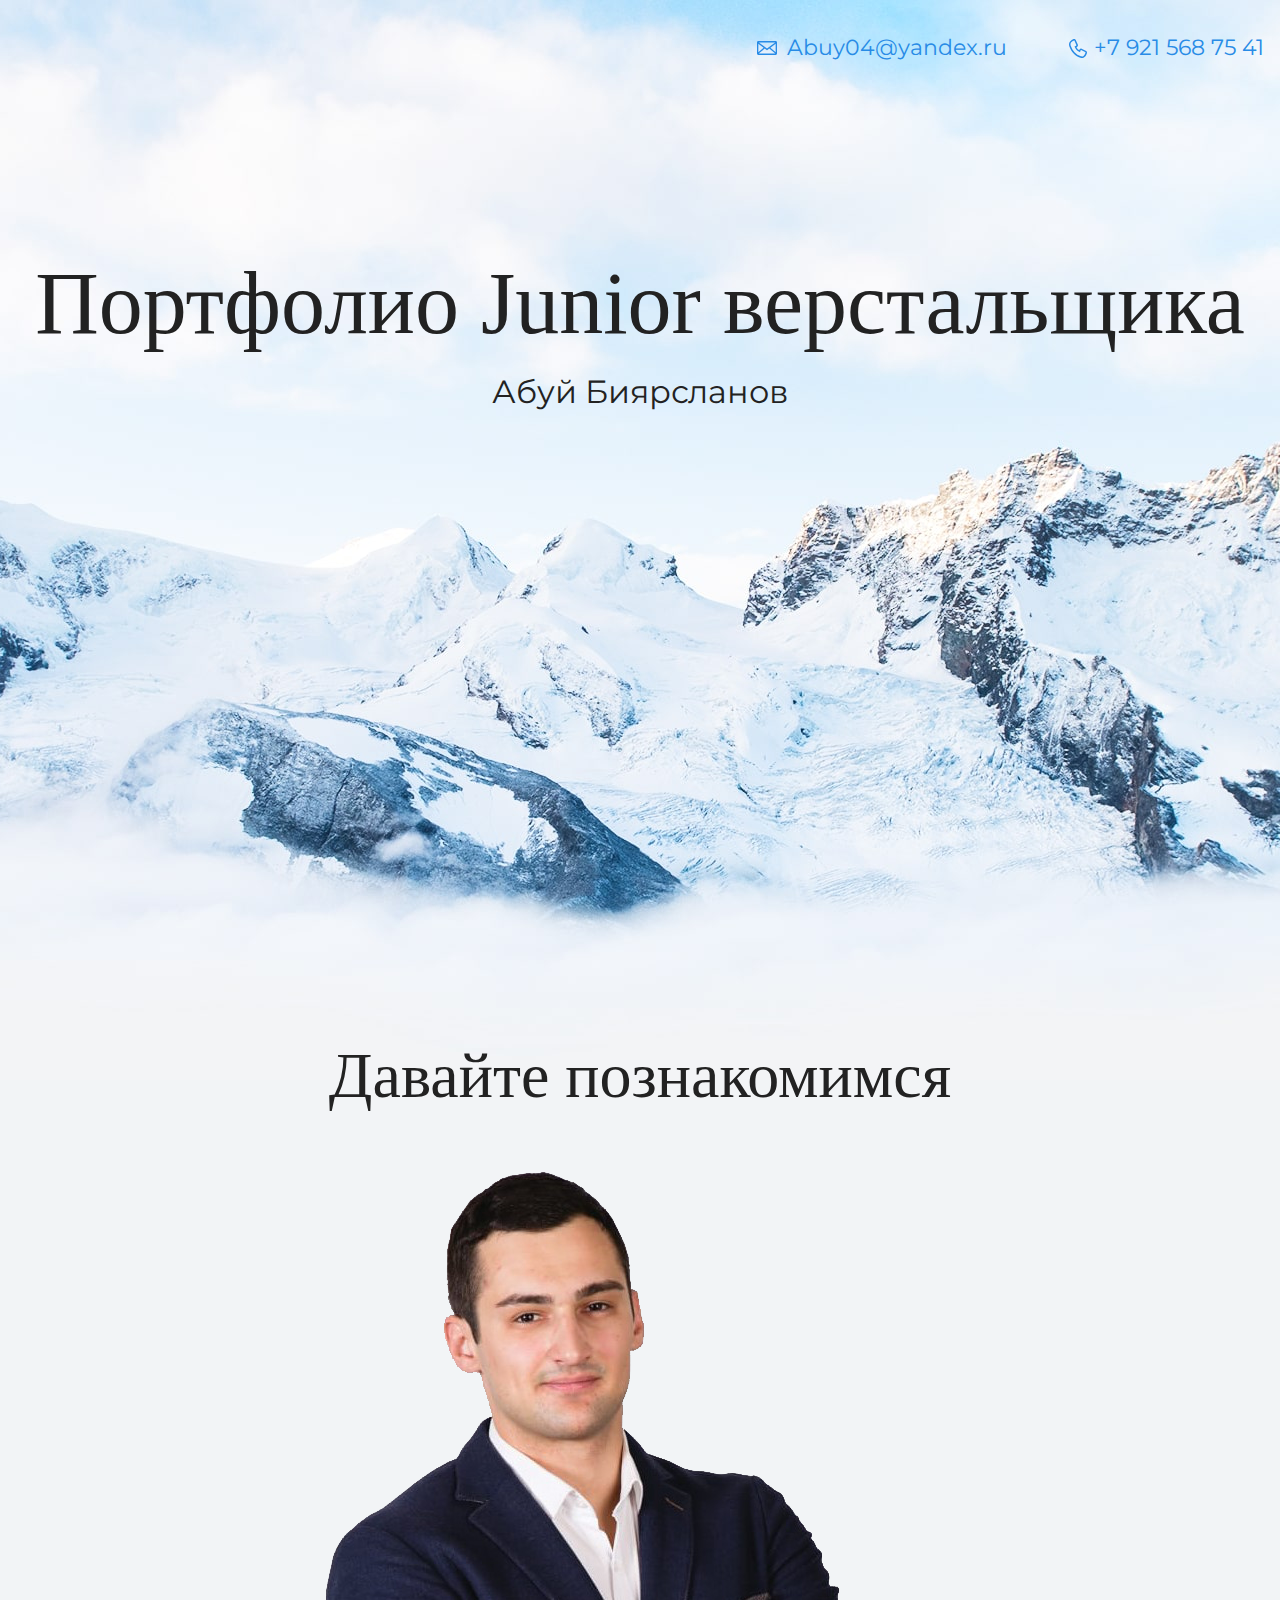
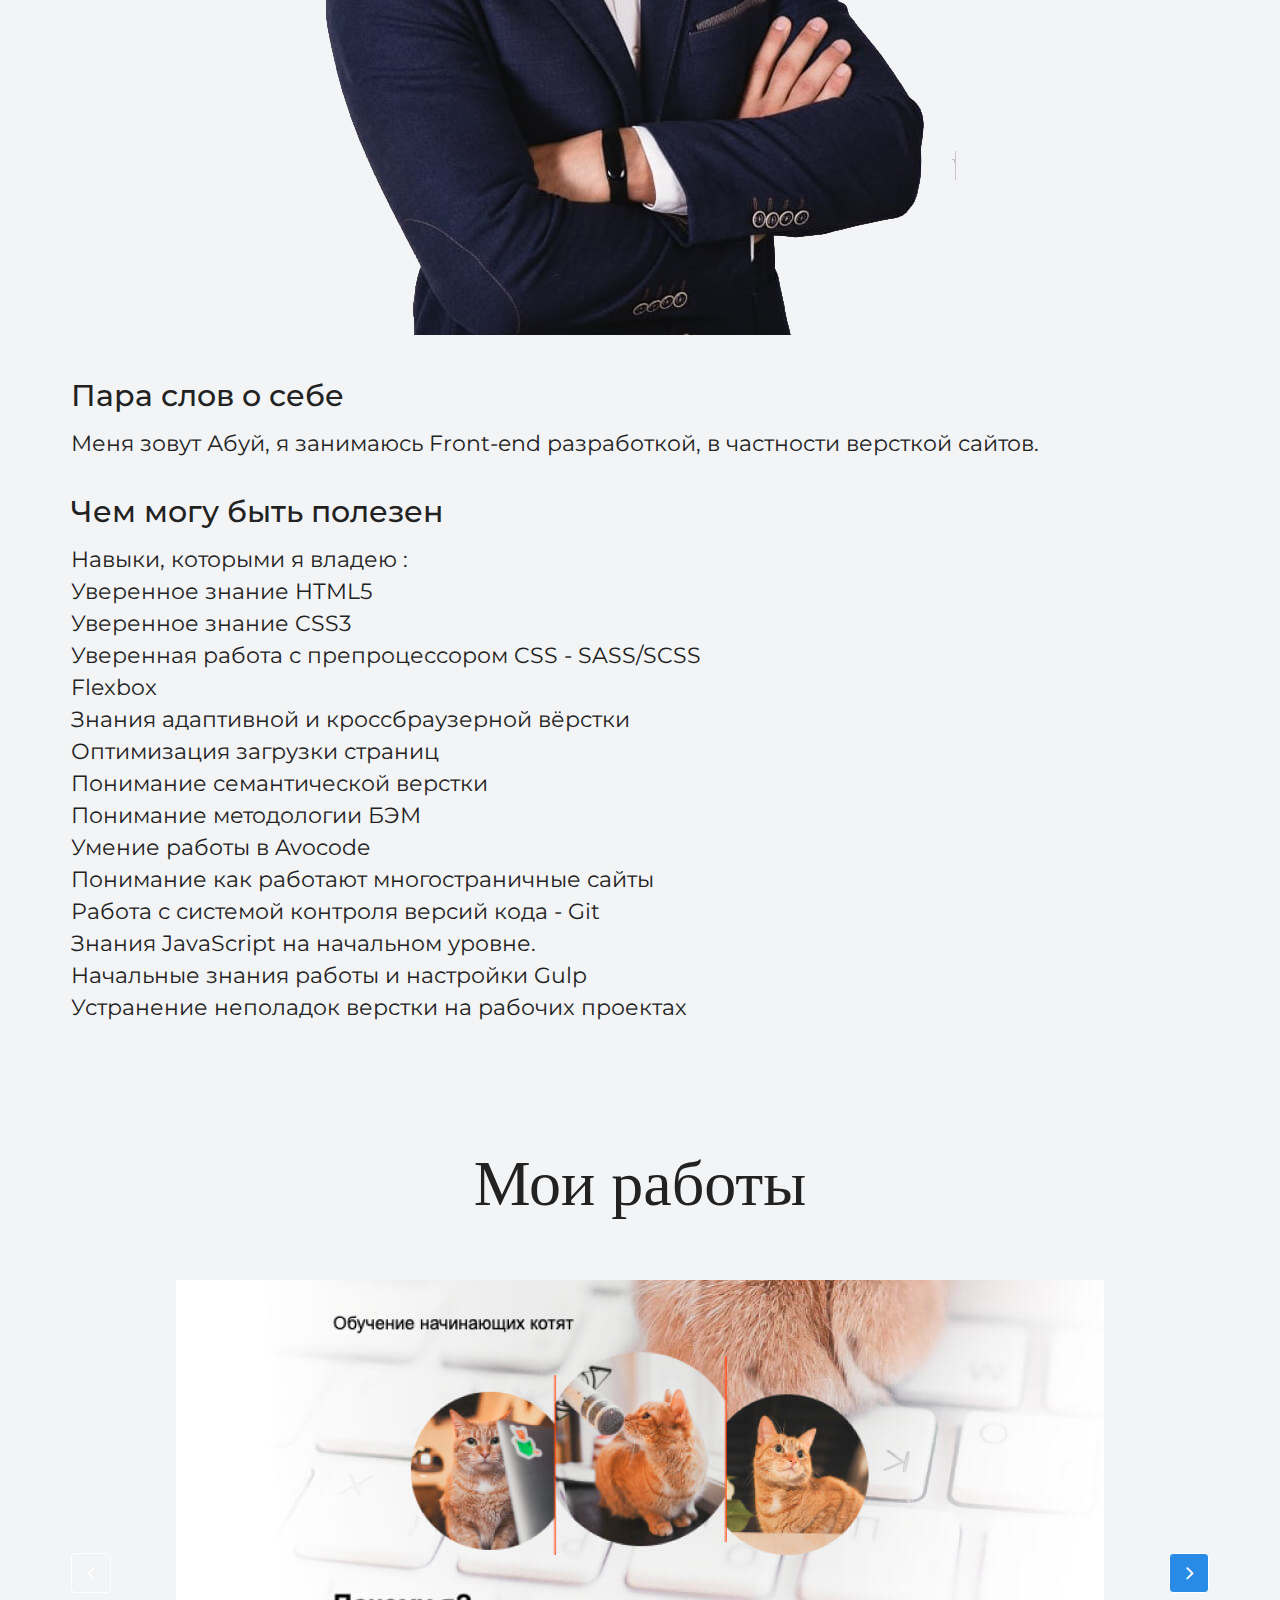
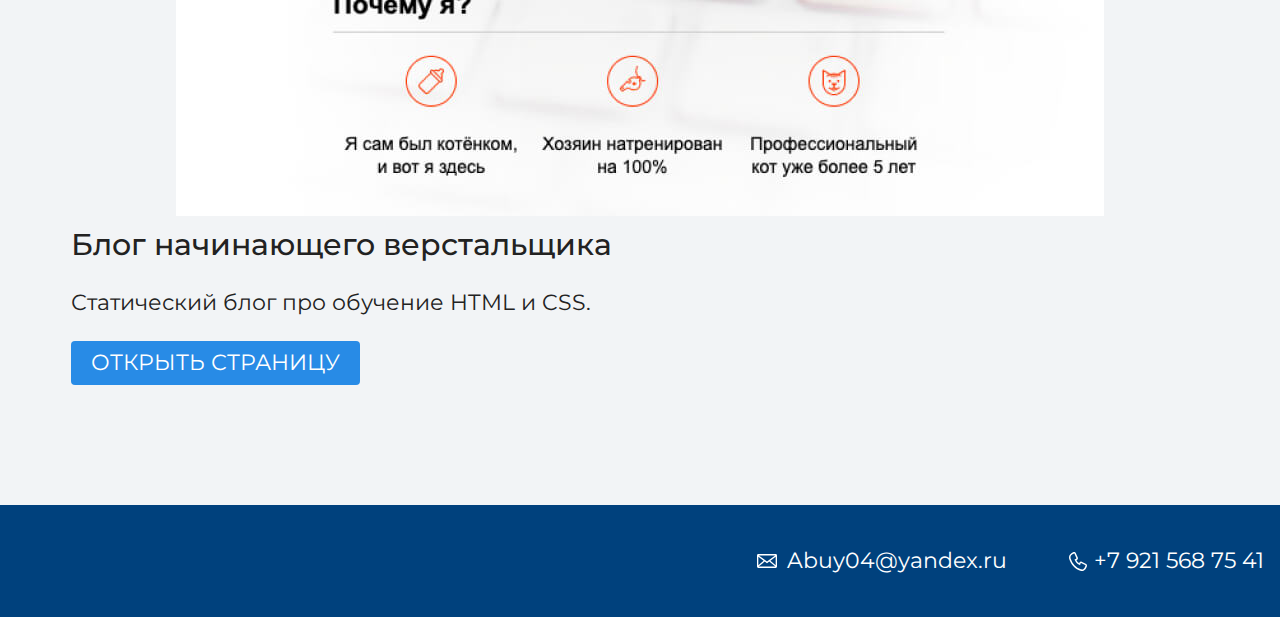
==== commit 31dfdcbd: "ul" ====
--- a/index.html
+++ b/index.html
@@ -1,42 +1,45 @@
 <!DOCTYPE html>
 <html lang="ru">
-  <head>
-    <meta charset="UTF-8">
-    <link href="https://fonts.googleapis.com/css?family=Montserrat:400,500,700|Old+Standard+TT&display=swap&subset=cyrillic" rel="stylesheet">
-    <link rel="stylesheet" href="css/normalize.css">
+
+<head>
+  <meta charset="UTF-8">
+  <link
+    href="https://fonts.googleapis.com/css?family=Montserrat:400,500,700|Old+Standard+TT&display=swap&subset=cyrillic"
+    rel="stylesheet">
+  <link rel="stylesheet" href="css/normalize.css">
   <link rel="stylesheet" href="css/fonts.css">
   <link rel="stylesheet" href="css/slick.css">
   <link rel="stylesheet" href="css/jquery.formstyler.css">
   <link rel="stylesheet" href="style.css">
-    <title>Портфолио Junior верстальщика</title>
-  </head>
+  <title>Портфолио Junior верстальщика</title>
+</head>
 
-  <body>
-    <header class="page-header">
-  <div class="container">
-    <a class="header-email" href="mailto:Abuy004@yandex.ru">Abuy04@yandex.ru</a>
-    <a ckass="header-phone" href="tel:+79215687541">+7 921 568 75 41</a>
-  </div>
-</header>
+<body>
+  <header class="page-header">
+    <div class="container">
+      <a class="header-email" href="mailto:Abuy004@yandex.ru">Abuy04@yandex.ru</a>
+      <a class="header-phone" href="tel:+79215687541">+7 921 568 75 41</a>
+    </div>
+  </header>
 
-    <section class="hero-image">
-      <div class="container">
+  <section class="hero-image">
+    <div class="container">
       <h1 class="heading">Портфолио Junior верстальщика</h1>
       <p>Абуй Биярсланов</p>
     </div>
-    </section>
+  </section>
 
-    <section class="intro">
-      <div class="container">
+  <section class="intro">
+    <div class="container">
       <h2 class="subheading">Давайте познакомимся</h2>
       <figure class="user-image">
-        <img src="files/abuy.png"  alt="Фотография Неопознанного Енота">
+        <img src="files/abuy.png" alt="Фотография Неопознанного Енота">
       </figure>
       <h3>Пара слов о себе</h3>
       <p>Меня зовут Абуй, я занимаюсь Front-end разработкой, в частности версткой сайтов.</p>
       <h3>Чем могу быть полезен</h3>
       <ul>
-        Навыки, которыми я владею :
+        <li>Навыки, которыми я владею :</li>
         <li>Уверенное знание HTML5</li>
         <li>Уверенное знание CSS3</li>
         <li>Уверенная работа с препроцессором CSS - SASS/SCSS</li>
@@ -53,26 +56,31 @@
         <li> Устранение неполадок верстки на рабочих проектах </li>
       </ul>
     </div>
-    </section>
-    
-    <section class="portfolio">
-      <div class="container">
+  </section>
+
+  <section class="portfolio">
+    <div class="container">
       <h2 class="subheading">Мои работы</h2>
-        <div class="slider__inner">
+      <div class="slider__inner">
         <div class="slider__item">
           <div class="slider__item-content">
-           <a target="_blank" href="source/project/index.html">
-            <img src="files/project.jpg" alt="keeeeeks"></a>
+            <a target="_blank" href="source/project/index.html">
+              <img src="files/project.jpg" alt="keeeeeks"></a>
           </div>
         </div>
-         <div class="slider__item">
+        <div class="slider__item">
           <div class="slider__item-content">
-          <a target="_blank"  href="source/new/index.html"><img src="files/logo.jpg" alt=""></a>
+            <a target="_blank" href="source/UBER_course/src/index.html"><img src="files/uber.jpg" alt="uber"></a>
           </div>
         </div>
-             <div class="slider__item">
+        <div class="slider__item">
           <div class="slider__item-content">
-           <a target="_blank"  href="source/timber house/index.html"><img src="files/timber.jpg" alt=""></a>
+            <a target="_blank" href="source/new/index.html"><img src="files/logo.jpg" alt="logo"></a>
+          </div>
+        </div>
+        <div class="slider__item">
+          <div class="slider__item-content">
+            <a target="_blank" href="source/timber house/index.html"><img src="files/timber.jpg" alt="timber"></a>
           </div>
         </div>
       </div>
@@ -80,20 +88,21 @@
       <p>Статический блог про обучение HTML и CSS.</p>
       <a target="_blank" class="button" href="project/index.html">Открыть страницу</a>
     </div>
-    </section>
+  </section>
 
-    <footer class="page-footer">
-  <div class="container">
-    <a class="footer-email" href="mailto:Abuy004@yandex.ru">Abuy04@yandex.ru</a>
-    <a class="footer-phone" href="tel:+79215687541">+7 921 568 75 41</a>
-  </div>
-</footer>
+  <footer class="page-footer">
+    <div class="container">
+      <a class="footer-email" href="mailto:Abuy004@yandex.ru">Abuy04@yandex.ru</a>
+      <a class="footer-phone" href="tel:+79215687541">+7 921 568 75 41</a>
+    </div>
+  </footer>
 
 
-<script src="https://ajax.googleapis.com/ajax/libs/jquery/3.3.1/jquery.min.js"></script>
-<script src="js/slick.min.js"></script>
-<script src="js/jquery.formstyler.min.js"></script>
-<script src="js/main.js"></script>
+  <script src="https://ajax.googleapis.com/ajax/libs/jquery/3.3.1/jquery.min.js"></script>
+  <script src="js/slick.min.js"></script>
+  <script src="js/jquery.formstyler.min.js"></script>
+  <script src="js/main.js"></script>
 
-  </body>
+</body>
+
 </html>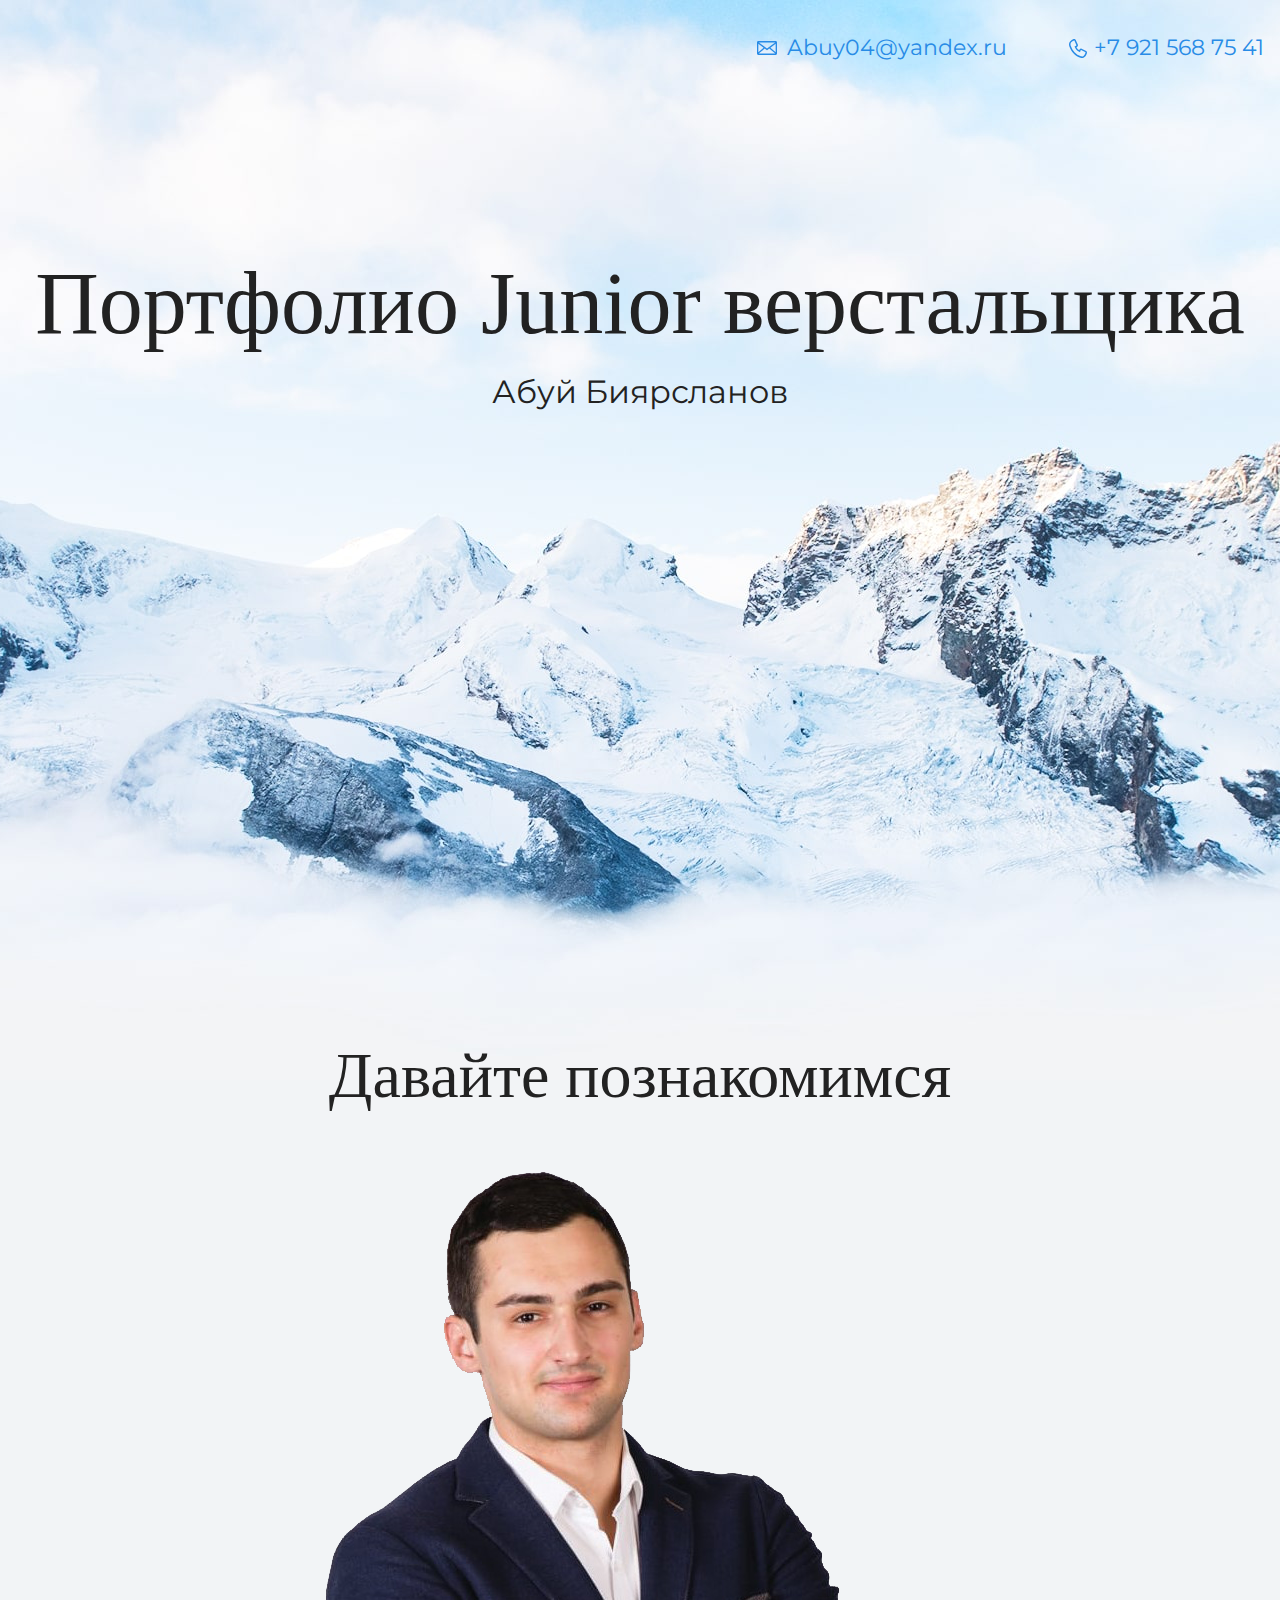
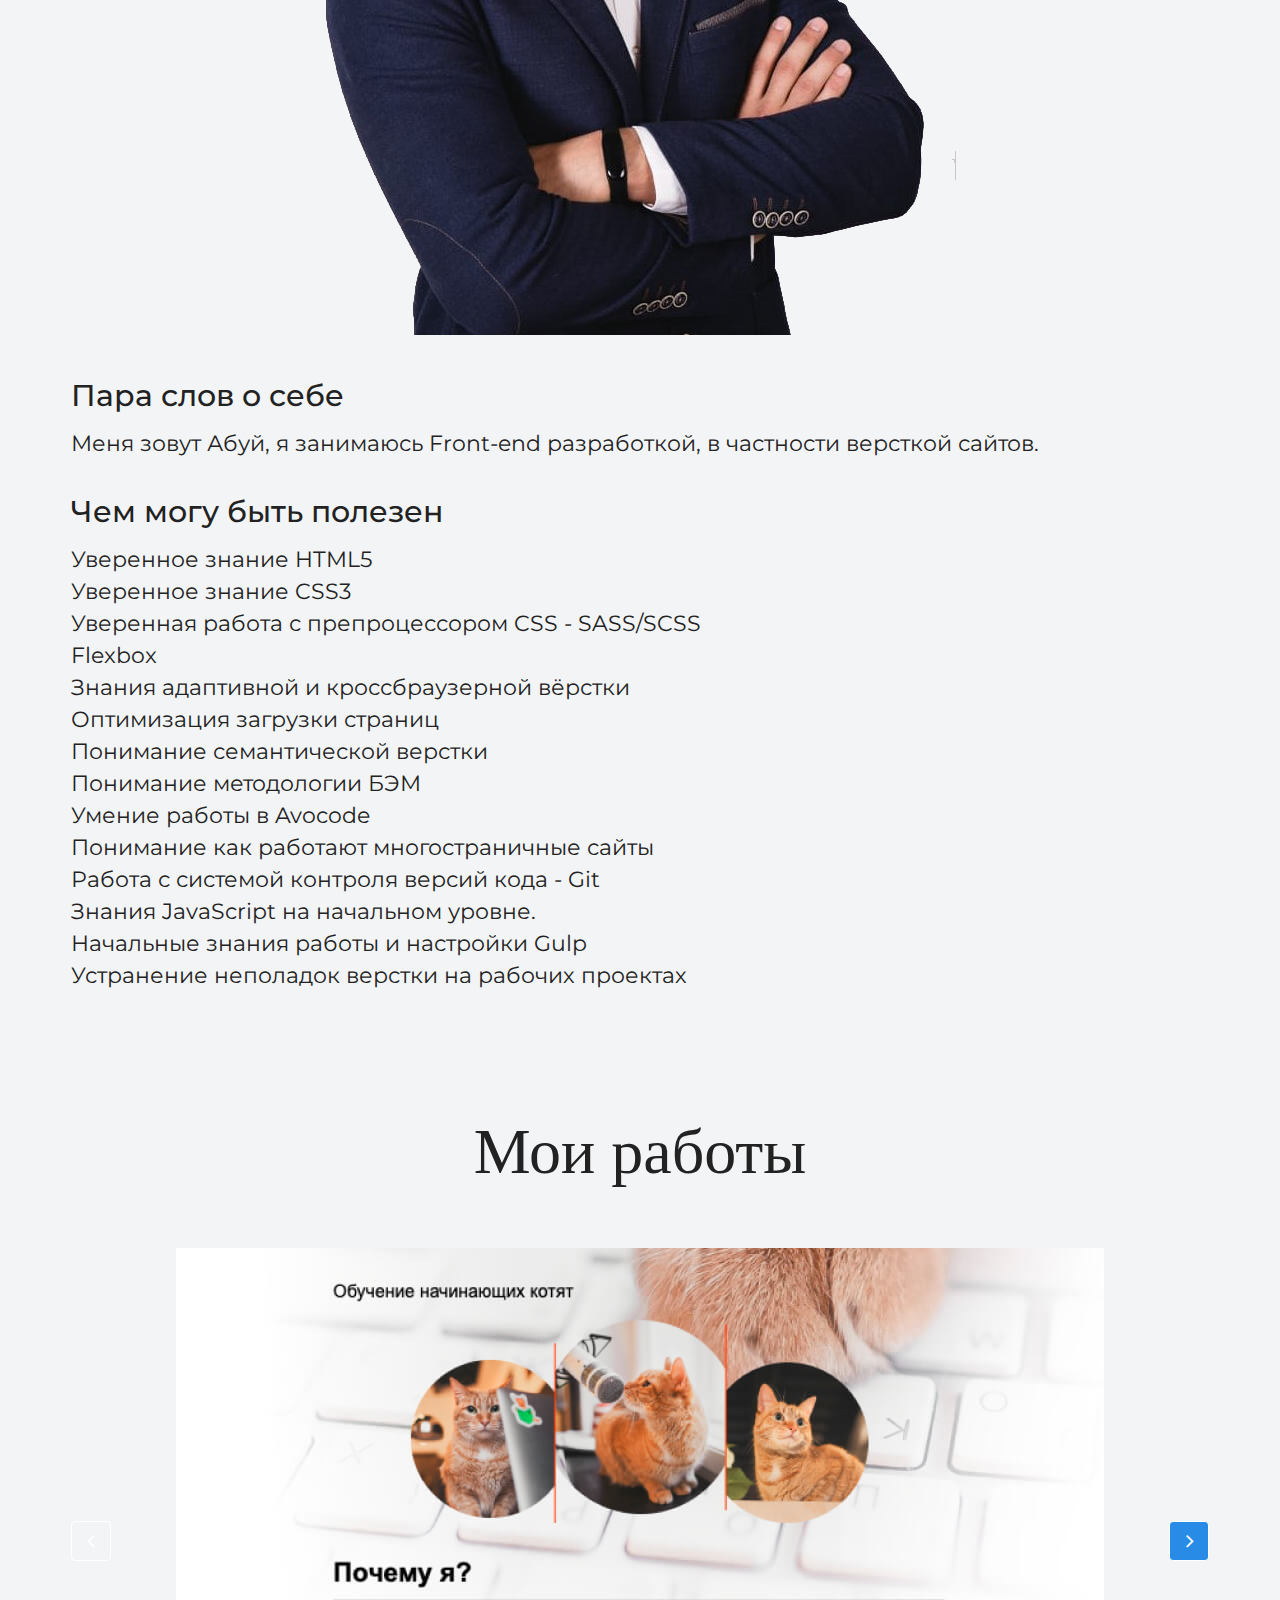
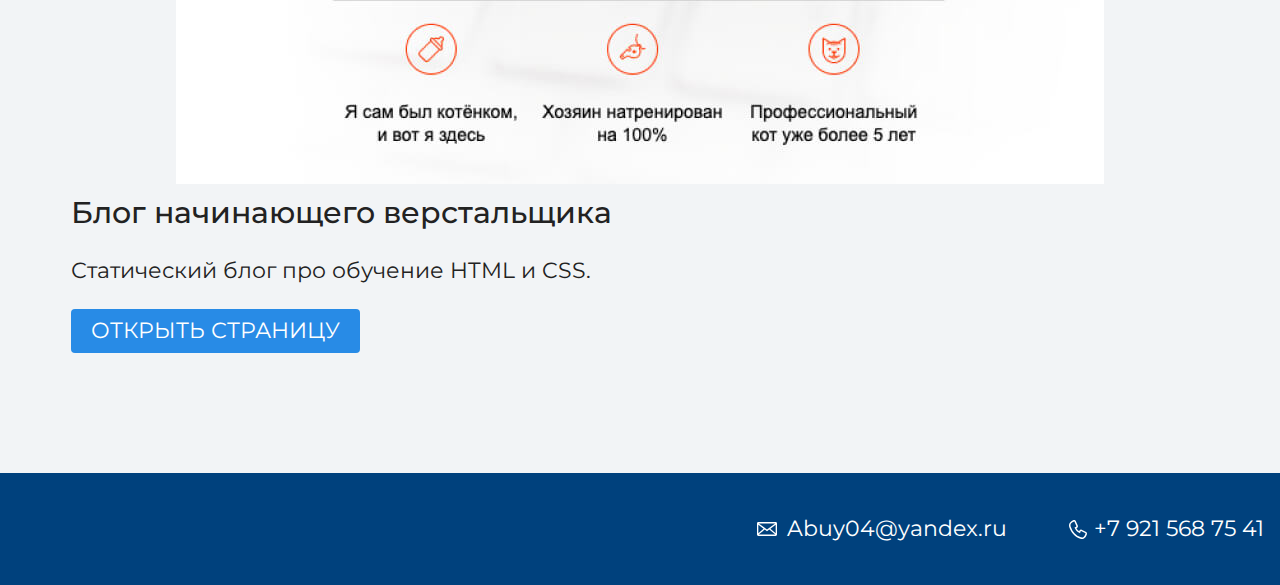
==== commit 6d571fef: "ul1" ====
--- a/index.html
+++ b/index.html
@@ -39,7 +39,6 @@
       <p>Меня зовут Абуй, я занимаюсь Front-end разработкой, в частности версткой сайтов.</p>
       <h3>Чем могу быть полезен</h3>
       <ul>
-        <li>Навыки, которыми я владею :</li>
         <li>Уверенное знание HTML5</li>
         <li>Уверенное знание CSS3</li>
         <li>Уверенная работа с препроцессором CSS - SASS/SCSS</li>
